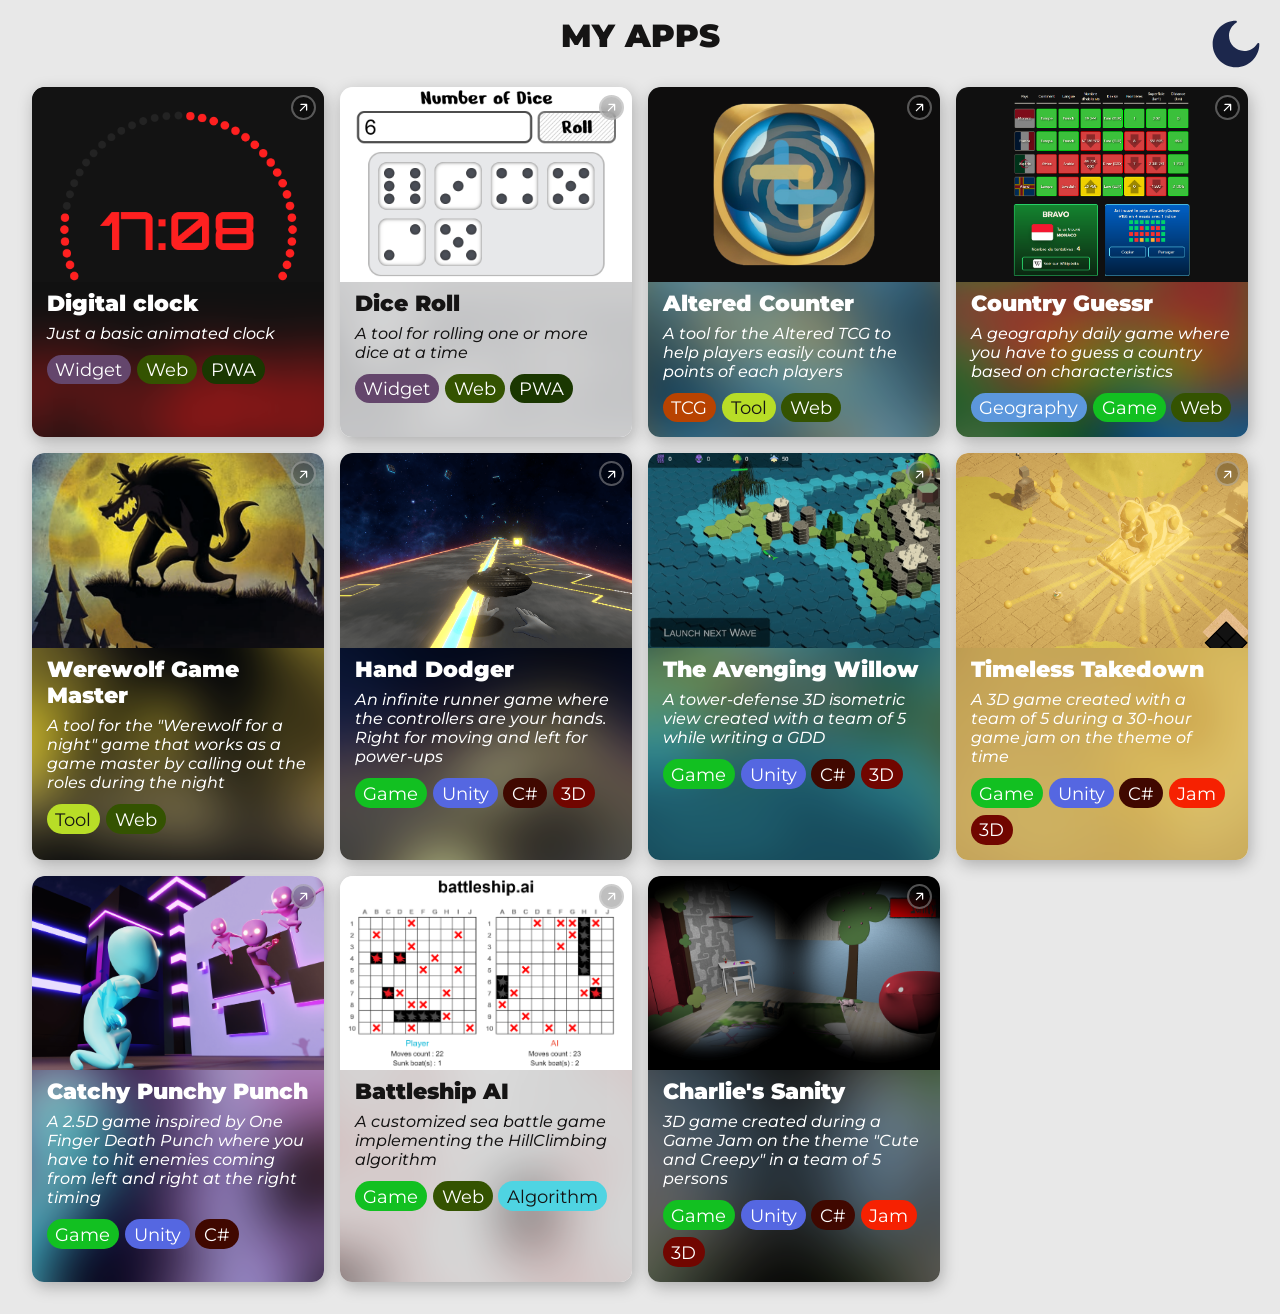
==== index.html @ 70efb2ed "Minor clock upgrade" ====
<!DOCTYPE html>
<html lang="en">
<head>
    <meta charset="UTF-8">
    <meta name="viewport" content="width=device-width, initial-scale=1.0">
    <link rel="icon" type="image/png" href="/static/img/logo-dark.png">
    <link rel="stylesheet" type="text/css" href="static/Styles.css">
    <link rel="preconnect" href="https://fonts.googleapis.com">
    <link rel="preconnect" href="https://fonts.gstatic.com" crossorigin>
    <link href="https://fonts.googleapis.com/css2?family=Montserrat:ital,wght@0,100..900;1,100..900&display=swap" rel="stylesheet">
    <title>All my apps</title>
</head>
<body class="visibilityHidden">

<div class="switchThemeContainer">
    <div id="moon" class="switchThemeButton icon transparent behind" style="--icon-url:url('img/moon.svg')" onclick="toggleDarkMode(true)"></div>
    <div id="sun" class="switchThemeButton icon transparent behind" style="--icon-url:url('img/sun.svg')" onclick="toggleDarkMode(false)"></div>
</div>

<h1>MY APPS</h1>
<div id="app" class="fullWidth flexCenter">

    <div id="selectedTags">
    </div>

    <div class="cardContainer">
        <div class="card fullSize hidden" data-target="/clock">
            <div class="thumbnailContainer">
                <img src="static/img/thumbnails/clock.png" class="cardImg" alt="Dice roll thumbnail">
            </div>
            <div class="cardContent">
                <div class="cardTitle">Digital clock</div>
                <div class="cardDescription">Just a basic animated clock</div>
                <div class="cardTagsContainer">
                    <div class="cardTag">Widget</div>
                    <div class="cardTag">Web</div>
                    <div class="cardTag">PWA</div>
                </div>
            </div>
        </div>

        <div class="card fullSize hidden" data-target="/diceroll">
            <div class="thumbnailContainer">
                <img src="static/img/thumbnails/diceroll.png" class="cardImg" alt="Dice roll thumbnail">
            </div>
            <div class="cardContent text-dark">
                <div class="cardTitle">Dice Roll</div>
                <div class="cardDescription">A tool for rolling one or more dice at a time</div>
                <div class="cardTagsContainer">
                    <div class="cardTag">Widget</div>
                    <div class="cardTag">Web</div>
                    <div class="cardTag">PWA</div>
                </div>
            </div>
        </div>

        <div class="card fullSize hidden" data-target="/altered">
            <div class="thumbnailContainer">
                <img src="static/img/thumbnails/altered.png" class="cardImg" alt="Altered thumbnail">
            </div>
            <div class="cardContent">
                <div class="cardTitle">Altered Counter</div>
                <div class="cardDescription">A tool for the Altered TCG to help players easily count the points of each players</div>
                <div class="cardTagsContainer">
                    <div class="cardTag">TCG</div>
                    <div class="cardTag">Tool</div>
                    <div class="cardTag">Web</div>
                </div>
            </div>
        </div>

        <div class="card fullSize hidden" data-target="https://countryguessr.mrdo.fr/">
            <div class="thumbnailContainer">
                <img src="static/img/thumbnails/countryGuessr.png" class="cardImg" alt="Country Guessr thumbnail">
            </div>
            <div class="cardContent">
                <div class="cardTitle">Country Guessr</div>
                <div class="cardDescription">A geography daily game where you have to guess a country based on characteristics</div>
                <div class="cardTagsContainer">
                    <div class="cardTag">Geography</div>
                    <div class="cardTag">Game</div>
                    <div class="cardTag">Web</div>
                </div>
            </div>
        </div>

        <div class="card fullSize hidden" data-target="/loupgarou">
            <div class="thumbnailContainer">
                <img src="static/img/thumbnails/loupgarou.png" class="cardImg" alt="Werewolf Game Master thumbnail">
            </div>
            <div class="cardContent">
                <div class="cardTitle">Werewolf Game Master</div>
                <div class="cardDescription">A tool for the "Werewolf for a night" game that works as a game master by calling out the roles during the night</div>
                <div class="cardTagsContainer">
                    <div class="cardTag">Tool</div>
                    <div class="cardTag">Web</div>
                </div>
            </div>
        </div>

        <div class="card fullSize hidden" data-target="https://dorian-grdn.itch.io/hand-dodger">
            <div class="thumbnailContainer">
                <img src="static/img/thumbnails/handDodger.png" class="cardImg" alt="Hand Dodger thumbnail">
            </div>
            <div class="cardContent">
                <div class="cardTitle">Hand Dodger</div>
                <div class="cardDescription">An infinite runner game where the controllers are your hands. Right for moving and left for power-ups</div>
                <div class="cardTagsContainer">
                    <div class="cardTag">Game</div>
                    <div class="cardTag">Unity</div>
                    <div class="cardTag">C#</div>
                    <div class="cardTag">3D</div>
                </div>
            </div>
        </div>

        <div class="card fullSize hidden" data-target="https://dorian-grdn.itch.io/the-avenging-willow">
            <div class="thumbnailContainer">
                <img src="static/img/thumbnails/avenging_willow.png" class="cardImg" alt="The Avenging Willow thumbnail">
            </div>
            <div class="cardContent">
                <div class="cardTitle">The Avenging Willow</div>
                <div class="cardDescription">A tower-defense 3D isometric view created with a team of 5 while writing a GDD</div>
                <div class="cardTagsContainer">
                    <div class="cardTag">Game</div>
                    <div class="cardTag">Unity</div>
                    <div class="cardTag">C#</div>
                    <div class="cardTag">3D</div>
                </div>
            </div>
        </div>

        <div class="card fullSize hidden" data-target="https://dorian-grdn.itch.io/timeless-takedown">
            <div class="thumbnailContainer">
                <img src="static/img/thumbnails/timeless_takedown.png" class="cardImg" alt="Timeless Takedown thumbnail">
            </div>
            <div class="cardContent">
                <div class="cardTitle">Timeless Takedown</div>
                <div class="cardDescription">A 3D game created with a team of 5 during a 30-hour game jam on the theme of time</div>
                <div class="cardTagsContainer">
                    <div class="cardTag">Game</div>
                    <div class="cardTag">Unity</div>
                    <div class="cardTag">C#</div>
                    <div class="cardTag">Jam</div>
                    <div class="cardTag">3D</div>
                </div>
            </div>
        </div>

        <div class="card fullSize hidden" data-target="https://dorian-grdn.itch.io/catchy-punchy-punch">
            <div class="thumbnailContainer">
                <img src="static/img/thumbnails/cpp.png" class="cardImg" alt="Catchy Punchy Punch thumbnail">
            </div>
            <div class="cardContent">
                <div class="cardTitle">Catchy Punchy Punch</div>
                <div class="cardDescription">A 2.5D game inspired by One Finger Death Punch where you have to hit enemies coming from left and right at the right timing</div>
                <div class="cardTagsContainer">
                    <div class="cardTag">Game</div>
                    <div class="cardTag">Unity</div>
                    <div class="cardTag">C#</div>
                </div>
            </div>
        </div>

        <div class="card fullSize hidden" data-target="/battleship_ai">
            <div class="thumbnailContainer">
                <img src="static/img/thumbnails/battleshipai.png" class="cardImg" alt="Battleship AI thumbnail">
            </div>
            <div class="cardContent text-dark">
                <div class="cardTitle">Battleship AI</div>
                <div class="cardDescription">A customized sea battle game implementing the HillClimbing algorithm</div>
                <div class="cardTagsContainer">
                    <div class="cardTag">Game</div>
                    <div class="cardTag">Web</div>
                    <div class="cardTag">Algorithm</div>
                </div>
            </div>
        </div>

        <div class="card fullSize hidden" data-target="https://dorian-grdn.itch.io/charlies-sanity">
            <div class="thumbnailContainer">
                <img src="static/img/thumbnails/charlie_sanity.png" class="cardImg" alt="Charlie's Sanity thumbnail">
            </div>
            <div class="cardContent">
                <div class="cardTitle">Charlie's Sanity</div>
                <div class="cardDescription">3D game created during a Game Jam on the theme "Cute and Creepy" in a team of 5 persons</div>
                <div class="cardTagsContainer">
                    <div class="cardTag">Game</div>
                    <div class="cardTag">Unity</div>
                    <div class="cardTag">C#</div>
                    <div class="cardTag">Jam</div>
                    <div class="cardTag">3D</div>
                </div>
            </div>
        </div>

    </div>
</div>

</body>

<script src="static/Script.js"></script>
</html>
---- static/Styles.css ----
:root {
    --main-bg-color: #e8e8e8;
    --main-text-color: #151414;
    --title-color:#151414;
    --card-shadow: 2px 5px 16px 0px #00000040, 5px 5px 15px 5px #00000000;
    --card-border: none;
    --card-bg-color: white;
    --card-noImg-bg-color: #0e0d0d;
    --card-img-border-radius: 0.7em 0.7em 0 0;
    --cardContentBg-brightness: 0.9;

    --white-text-color: white;
    --dark-text-color:#151414;
}

[data-theme="dark"] {
    --main-bg-color: #0e0e0e;
    --main-text-color: #e8e8e8;
    --title-color:#e8e8e8;
    --card-shadow: none;
    --card-border: 0.1em rgb(75 75 75 / 25%) solid;
   /* --card-border: none;*/
    --card-bg-color: #212121;
    --cardContentBg-brightness:0.65;

    --white-text-color: #e8e8e8;
    --dark-text-color:#151414;
}

.adaptiveColorText {
    color: var(--title-color);
}

* {
    -webkit-tap-highlight-color:transparent;
    margin: 0;
    font-family: "Montserrat", sans-serif;
}

a {
    text-decoration: none;
    color: inherit;
}

h1 {
    font-weight: 900;
    text-align: center;
    padding: 0.5em 0;
    color: var(--title-color)
}

body {
    color : var(--main-text-color);
    font-size: 16px;
    height: 100dvh;
    background-color: var(--main-bg-color);
}

.icon {
    background-image: var(--icon-url);
    height: var(--icon-size);
    width: var(--icon-size);
    aspect-ratio: 1;
    background-size: contain;
    background-position: center;
    background-repeat: no-repeat;
}

.linkArrow {
    z-index: 999;
    position: absolute;
    top: 0.5em;
    right: 0.5em;
    background-image: url("img/link_arrow.svg");
    padding: 0.15em;
    background-size: 70%;
    background-position: center;
    background-repeat: no-repeat;
    height: 1em;
    width: 1em;
    border-radius: 50%;
    background-color: rgba(0, 0, 0, 0.25);
    border: rgba(232, 232, 232, 0.35) 0.15em solid;
    backdrop-filter: blur(5px);
}

.fullWidth {
    width: 100%;
}

.fullHeight {
    height: 100%;
}

.fullSize {
    width: 100%;
    height: 100%;
}

.flexCenter {
    display: flex;
    justify-content: center;
    align-items: center;
}

.flexSpaceAround {
    display: flex;
    justify-content: space-around;
    align-items: center;
}

.flexSpaceBetween {
    display: flex;
    justify-content: space-between;
    align-items: center;
}

.flexSpaceEvenly {
    display: flex;
    justify-content: space-evenly;
    align-items: center;
}

.column {
    flex-direction: column;
}

.transparent {
    opacity: 0;
}

.transparent.behind {
    opacity: 0;
    z-index: -1;
}

.opaque {
    opacity: 1;
}

.opaque.front {
    opacity: 1;
    z-index: 1;
}

#app {
    flex-direction: column;
    row-gap: 1em;
}

#selectedTags {
    width: 95%;
    display: inline-block;
}

.cardContainer {
    width: 95%;
    display: grid;
    grid-template-columns: repeat(5, 1fr);
    grid-auto-rows: min-content;
    gap: 1em;
    margin-bottom: 2em;
}

.card {
    overflow: hidden;
    color: var(--main-text-color);
    position: relative;
    display: flex;
    flex-direction: column;
    align-items: center;
    row-gap: 0.5em;
    transition: scale 0.15s ease-in-out;
    cursor: pointer;
    background-color: var(--card-bg-color);
    border: var(--card-border);
    border-radius: 0.8em 0.8em 0.75em 0.75em;
    box-shadow: var(--card-shadow);
    -webkit-box-shadow: var(--card-shadow);
}

.thumbnailContainer {
    overflow: hidden;
    z-index: 1;
    width: 100%;
    border-radius: var(--card-img-border-radius);
    aspect-ratio: 3/2;
    height: auto;
}

.card:hover .cardImg{
    scale: 1.2;
}

.cardImg {
    width: 100%;
    transition: scale 0.3s ease-out, transform 0.45s, filter 0.1s;
}

.replaceImg {
    background-color: var(--card-noImg-bg-color);
    color: var(--white-text-color);
    border-radius: var(--card-img-border-radius);
    aspect-ratio: 3/2;
}

.replaceImgText {
    text-align: center;
    font-size: 5em;
}

.cardContent {
    z-index: 2;
    width: 90%;
    display: flex;
    flex-direction: column;
    row-gap: 0.5em;
    margin-bottom: 0.5em;
    color: var(--white-text-color)
}

.cardTitle {
    font-size: 1.35em;
    font-weight: 900;
}

.cardDescription {
    font-style: italic;
    font-weight: 450;
}

.cardTagsContainer {
    margin-top: 0.25em;
}

.cardTag {
    font-size: 1.1em;
    display: inline-block;
    margin: 0 0.1em 0.4em 0;
    padding: 0.25em 0.5em;
    background-color: var(--dark-text-color);
    color:var(--white-text-color);
    border-radius: 1.5em;
    transition: box-shadow 0.1s ease-in-out, background-color 0.1s ease-in-out;
}

.cardTagSelected {
    font-size: 1.5em;
    position: relative;
    cursor: pointer;
    display: inline-block;
    margin: 0 0.5em 0.4em 0;
    padding: 0.25em 0.5em;
    border-radius: 1.5em;
}

.deleteTag {
    font-size: 0.8em;
    position: absolute;
    padding: 0.25em;
    background-color: var(--title-color);
    top: -1em;
    right: -1em;
    border-radius: 50%;
}

.switchThemeButton {
    position: absolute;
    width: 100%;
    height: 100%;
    cursor: pointer;
    transition: opacity 0.25s ease-in-out;
}

.switchThemeContainer {
    position: absolute;
    width: 3.5em;
    height: 3.5em;
    top: 1em;
    right: 1em;
}

.visibilityHidden {
    visibility: hidden;
}

.visibilityVisible {
    visibility: visible;
}

.hidden {
    display: none;
}

.visible {
    display: flex;
}

.cardContentBg {
    position: absolute;
    width: 100%;
    top: 50%;
    scale: 2.5;
    z-index: 0;
    filter: blur(12px) brightness(var(--cardContentBg-brightness));
}

.text-dark {
    color:var(--dark-text-color);
}

@media screen and (max-width: 480px) {
    .cardContainer {
        font-size: 0.85em;
        grid-template-columns: repeat(2, 1fr);
        gap: 0.75em;
    }
    .switchThemeContainer {
        width: 2.5em;
        height: 2.5em;
        top: 0.75em;
        right: 0.75em;
    }
    .cardTitle {
        font-size: 1.2em;
    }
    .replaceImgText {
        font-size: 3em;
    }
    .cardTagSelected {
        font-size: 1.25em;
    }
    .cardTag {
        font-size: 1.15em;
    }
}

@media screen and (min-width: 481px) and (max-width: 767px) {
    .cardContainer {
        font-size: 0.9em;
        grid-template-columns: repeat(2, 1fr);
        gap: 0.85em;
    }
    .switchThemeContainer {
        width: 2.5em;
        height: 2.5em;
        top: 0.75em;
        right: 0.75em;
    }
    .replaceImgText {
        font-size: 3.5em;
    }
    .cardTag {
        font-size: 1.2em;
    }
}

@media screen and (min-width: 768px) and (max-width: 1024px) {
    .cardContainer {
        grid-template-columns: repeat(3, 1fr);
        gap: 0.85em;
    }
    .switchThemeContainer {
        width: 3.25em;
        height: 3.25em;
        top: 0.5em;
        right: 0.5em;
    }
    .replaceImgText {
        font-size: 4em;
    }
    .cardTag {
        font-size: 1.1em;
    }
}

@media screen and (min-width: 1025px) and (max-width: 1199px) {
    .cardContainer {
        grid-template-columns: repeat(3, 1fr);
    }
    .switchThemeContainer {
        width: 3.25em;
        height: 3.25em;
        top: 0.5em;
        right: 0.5em;
    }
    .cardTag {
        font-size: 1.1em;
    }
}

@media screen and (min-width: 1200px) and (max-width: 1440px) {
    .cardContainer {
        grid-template-columns: repeat(4, 1fr);
    }
    .cardTag {
        font-size: 1.1em;
    }
}

@media screen and (min-width: 1441px) and (max-width: 1750px) {
    .cardContainer {
        grid-template-columns: repeat(5, 1fr);
    }
    .cardTag {
        font-size: 1.1em;
    }
}

@media screen and (min-width: 1751px) and (max-width: 2000px) {
    .cardContainer {
        grid-template-columns: repeat(6, 1fr);
    }
    .cardTag {
        font-size: 1.1em;
    }
}

@media screen and (min-width: 2001px) and (max-width: 2400px) {
    .cardContainer {
        grid-template-columns: repeat(7, 1fr);
    }
    .cardTag {
        font-size: 1.1em;
    }
}

@media screen and (min-width: 2401px) {
    .cardContainer {
        grid-template-columns: repeat(8, 1fr);
    }
    .cardTag {
        font-size: 1.1em;
    }
}
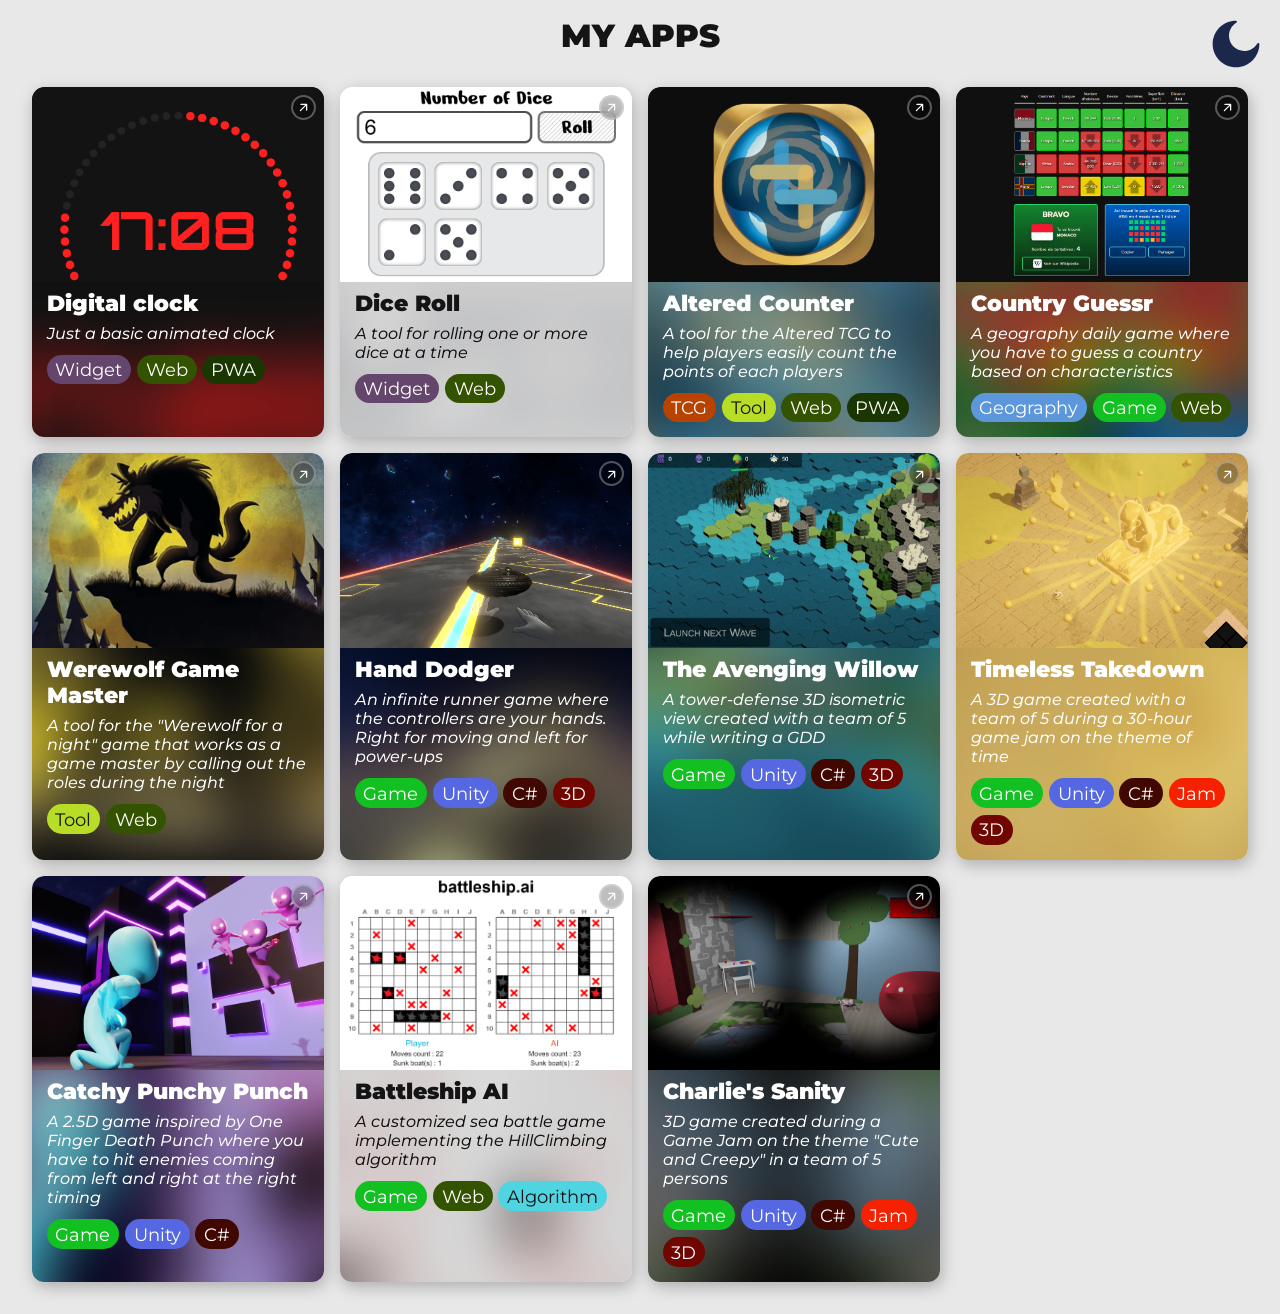
==== commit 432fe213: "Clock handle milliseconds" ====
--- a/index.html
+++ b/index.html
@@ -49,7 +49,6 @@
                 <div class="cardTagsContainer">
                     <div class="cardTag">Widget</div>
                     <div class="cardTag">Web</div>
-                    <div class="cardTag">PWA</div>
                 </div>
             </div>
         </div>
@@ -65,6 +64,7 @@
                     <div class="cardTag">TCG</div>
                     <div class="cardTag">Tool</div>
                     <div class="cardTag">Web</div>
+                    <div class="cardTag">PWA</div>
                 </div>
             </div>
         </div>
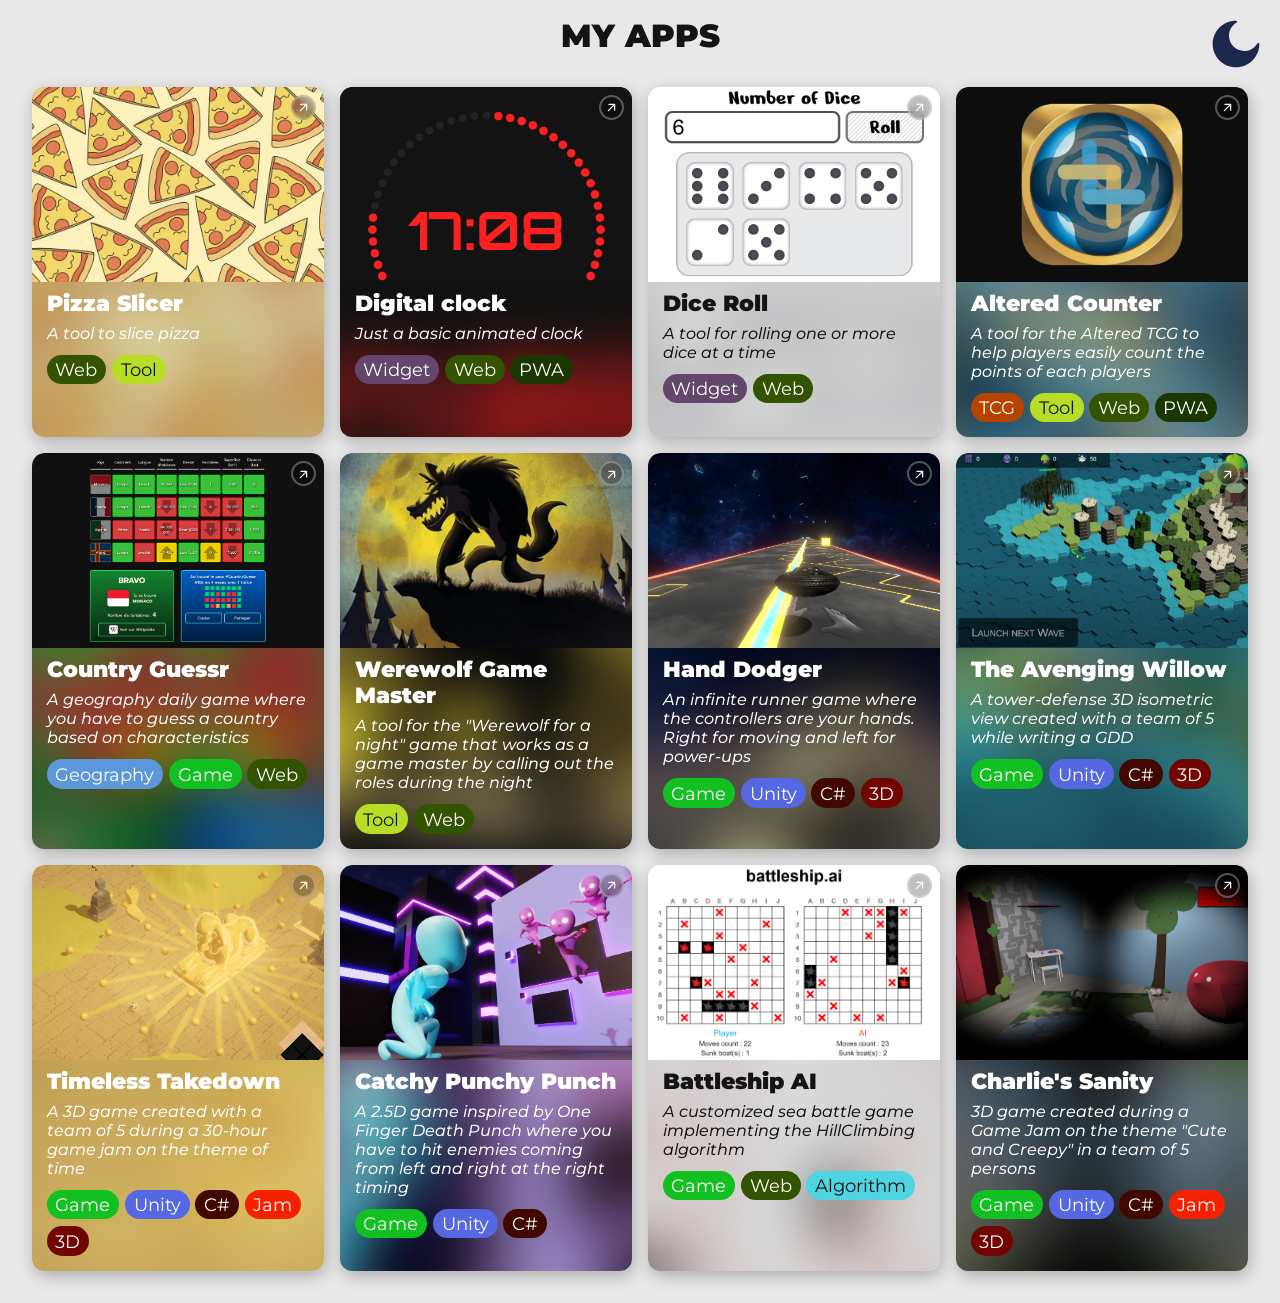
==== commit 4e1ec51f: "Add of pizza slicer tool" ====
--- a/index.html
+++ b/index.html
@@ -24,9 +24,23 @@
     </div>
 
     <div class="cardContainer">
+        <div class="card fullSize hidden" data-target="/pizza-slicer">
+            <div class="thumbnailContainer">
+                <img src="static/img/thumbnails/pizza-slicer.jpg" class="cardImg" alt="Digiclock thumbnail">
+            </div>
+            <div class="cardContent">
+                <div class="cardTitle">Pizza Slicer</div>
+                <div class="cardDescription">A tool to slice pizza</div>
+                <div class="cardTagsContainer">
+                    <div class="cardTag">Web</div>
+                    <div class="cardTag">Tool</div>
+                </div>
+            </div>
+        </div>
+
         <div class="card fullSize hidden" data-target="/clock">
             <div class="thumbnailContainer">
-                <img src="static/img/thumbnails/clock.png" class="cardImg" alt="Dice roll thumbnail">
+                <img src="static/img/thumbnails/clock.png" class="cardImg" alt="Digiclock thumbnail">
             </div>
             <div class="cardContent">
                 <div class="cardTitle">Digital clock</div>
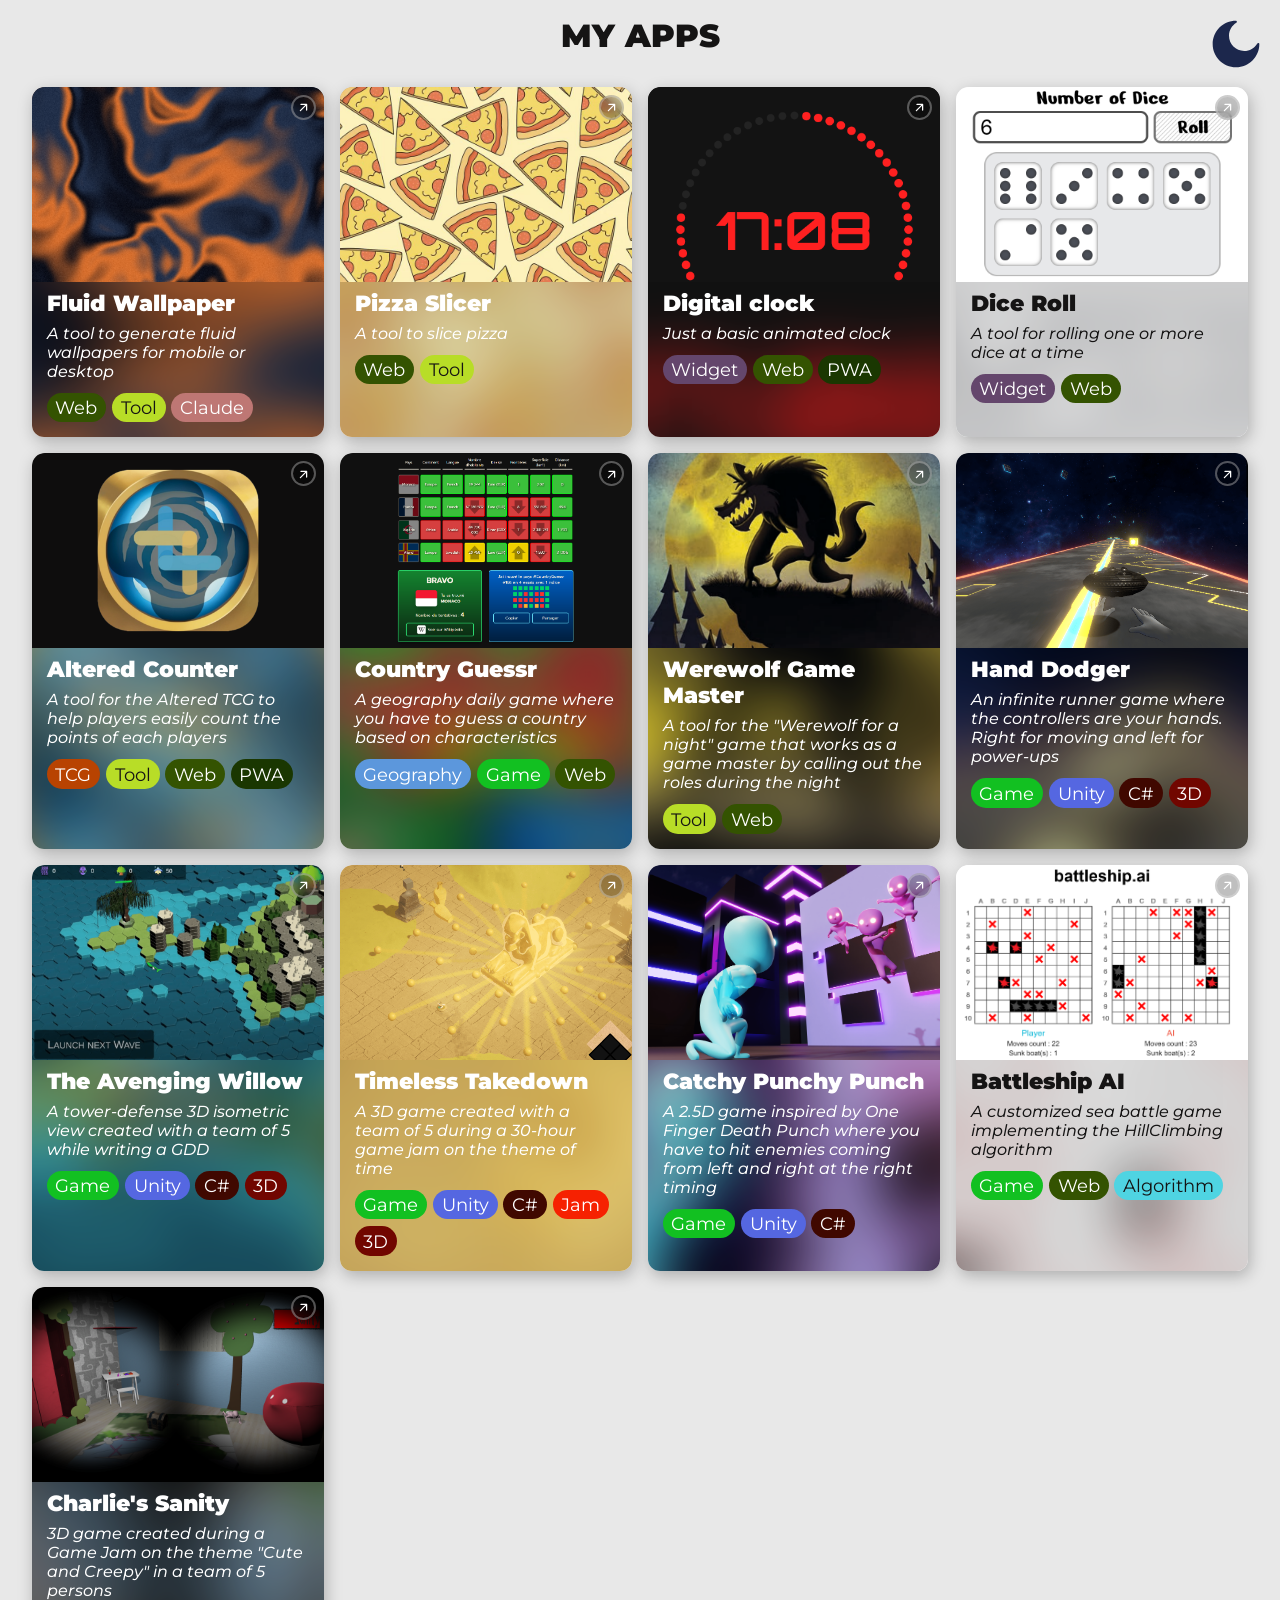
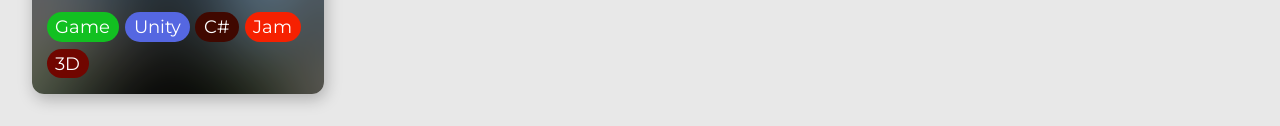
==== commit cae92d6a: "add of fluid wallpaper" ====
--- a/index.html
+++ b/index.html
@@ -24,6 +24,21 @@
     </div>
 
     <div class="cardContainer">
+        <div class="card fullSize hidden" data-target="/fluid-wallpaper">
+            <div class="thumbnailContainer">
+                <img src="static/img/thumbnails/fluid-wallpaper.png" class="cardImg" alt="Fluid Wallpaper thumbnail">
+            </div>
+            <div class="cardContent">
+                <div class="cardTitle">Fluid Wallpaper</div>
+                <div class="cardDescription">A tool to generate fluid wallpapers for mobile or desktop</div>
+                <div class="cardTagsContainer">
+                    <div class="cardTag">Web</div>
+                    <div class="cardTag">Tool</div>
+                    <div class="cardTag">Claude</div>
+                </div>
+            </div>
+        </div>
+
         <div class="card fullSize hidden" data-target="/pizza-slicer">
             <div class="thumbnailContainer">
                 <img src="static/img/thumbnails/pizza-slicer.jpg" class="cardImg" alt="Digiclock thumbnail">
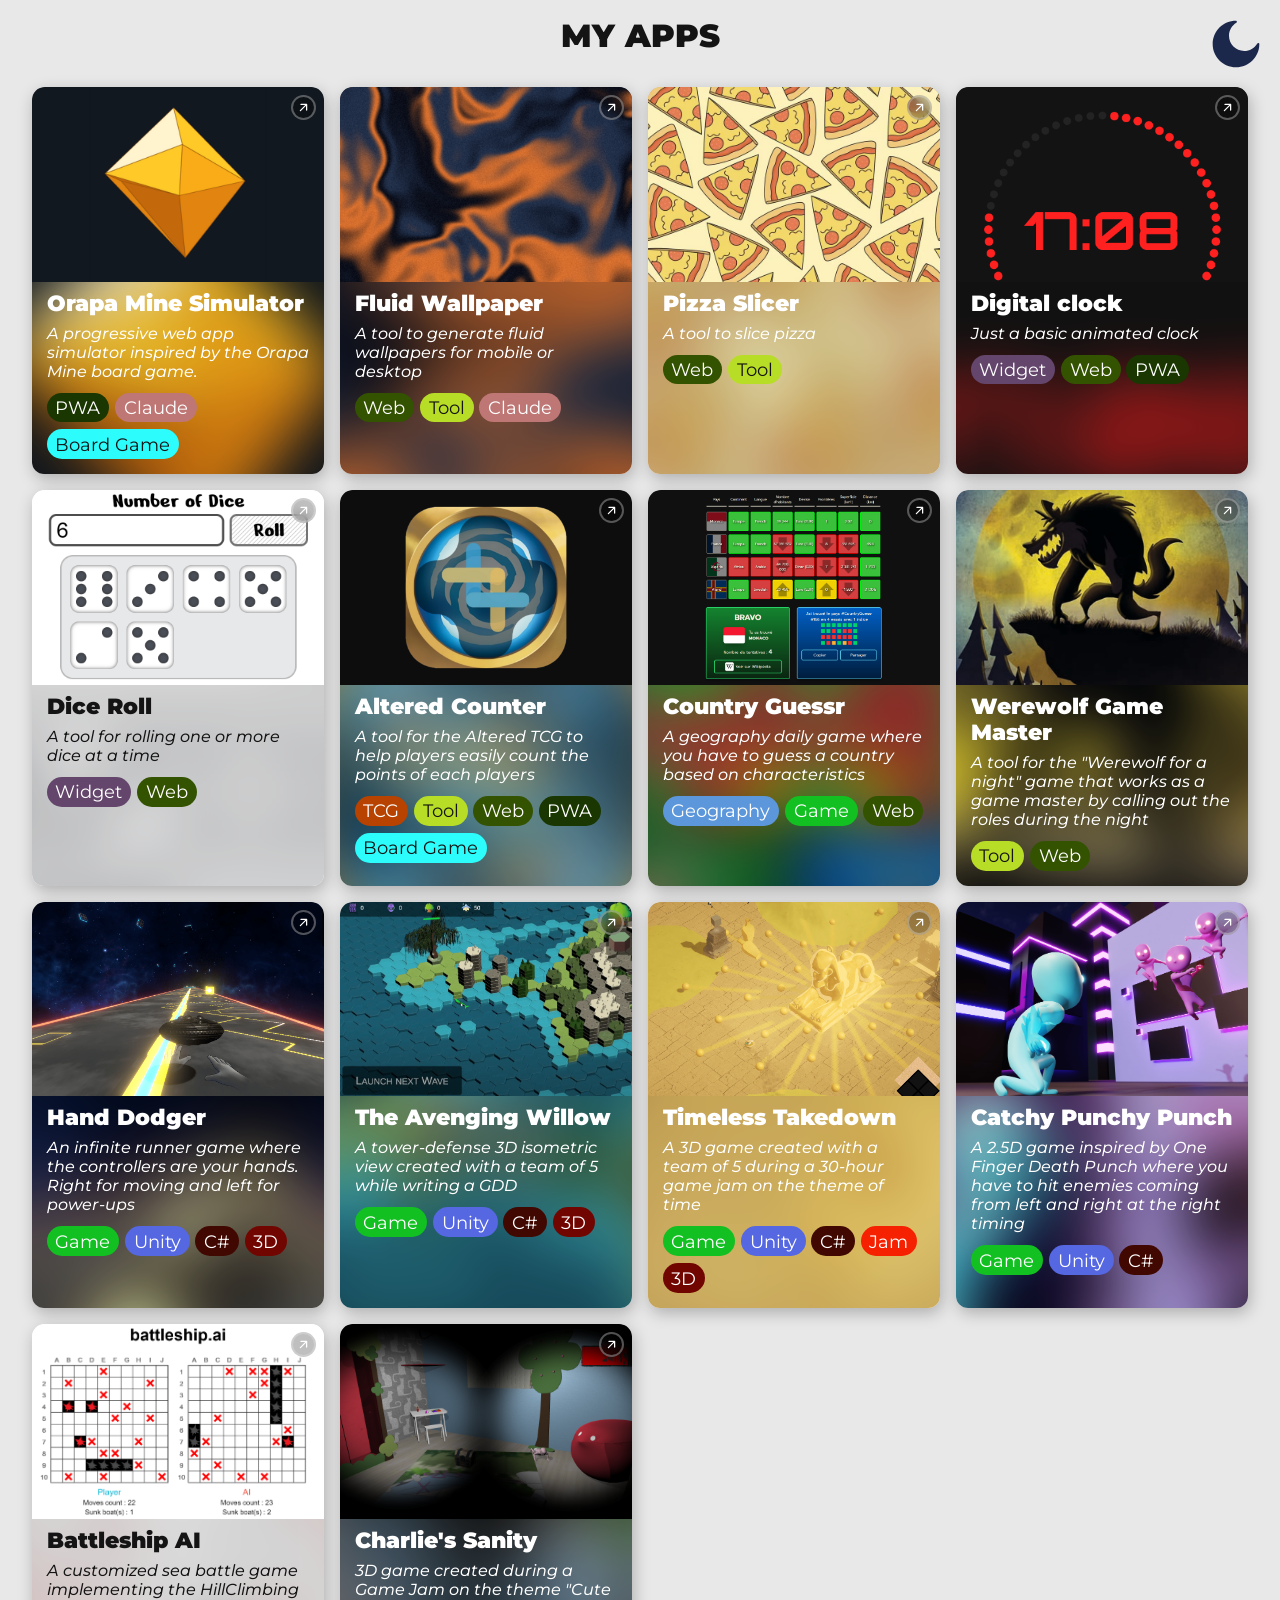
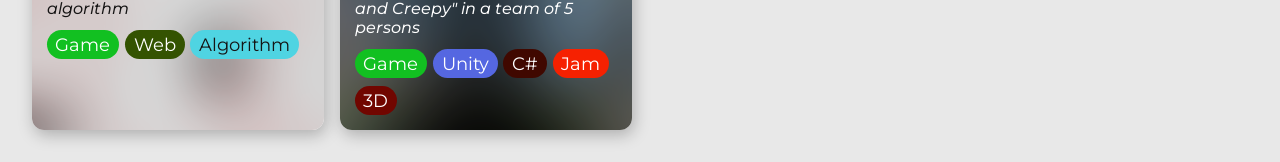
==== commit c42802b6: "Add f orapa mine simulator pwa" ====
--- a/index.html
+++ b/index.html
@@ -24,6 +24,21 @@
     </div>
 
     <div class="cardContainer">
+        <div class="card fullSize hidden" data-target="/Orapa-Mine-Simulator">
+            <div class="thumbnailContainer">
+                <img src="static/img/thumbnails/orapa.png" class="cardImg" alt="Orapa Mine thumbnail">
+            </div>
+            <div class="cardContent">
+                <div class="cardTitle">Orapa Mine Simulator</div>
+                <div class="cardDescription">A progressive web app simulator inspired by the Orapa Mine board game.</div>
+                <div class="cardTagsContainer">
+                    <div class="cardTag">PWA</div>
+                    <div class="cardTag">Claude</div>
+                    <div class="cardTag">Board Game</div>
+                </div>
+            </div>
+        </div>
+
         <div class="card fullSize hidden" data-target="/fluid-wallpaper">
             <div class="thumbnailContainer">
                 <img src="static/img/thumbnails/fluid-wallpaper.png" class="cardImg" alt="Fluid Wallpaper thumbnail">
@@ -94,6 +109,7 @@
                     <div class="cardTag">Tool</div>
                     <div class="cardTag">Web</div>
                     <div class="cardTag">PWA</div>
+                    <div class="cardTag">Board Game</div>
                 </div>
             </div>
         </div>
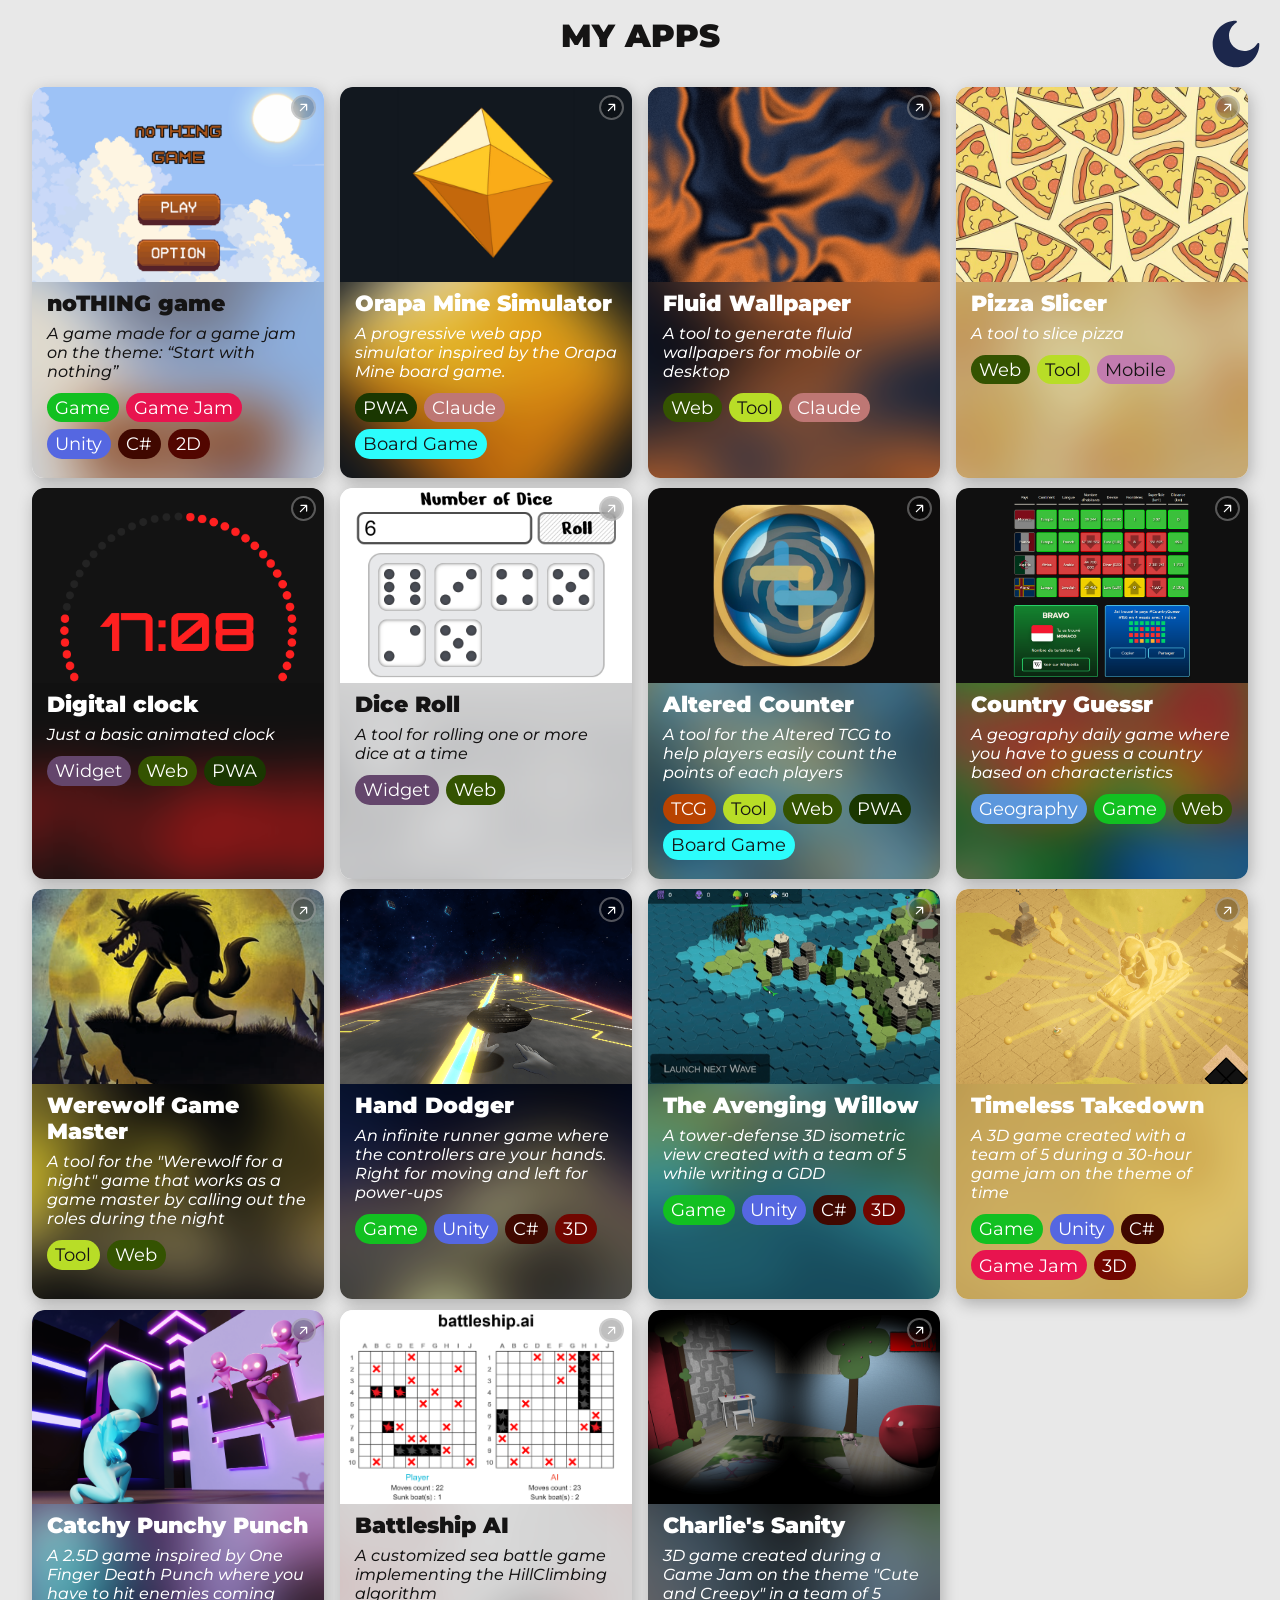
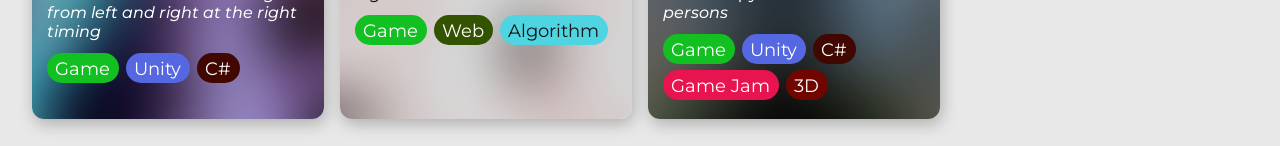
==== commit eb4ffb6c: "add admin page" ====
--- a/index.html
+++ b/index.html
@@ -23,222 +23,8 @@
     <div id="selectedTags">
     </div>
 
-    <div class="cardContainer">
-        <div class="card fullSize hidden" data-target="/Orapa-Mine-Simulator">
-            <div class="thumbnailContainer">
-                <img src="static/img/thumbnails/orapa.png" class="cardImg" alt="Orapa Mine thumbnail">
-            </div>
-            <div class="cardContent">
-                <div class="cardTitle">Orapa Mine Simulator</div>
-                <div class="cardDescription">A progressive web app simulator inspired by the Orapa Mine board game.</div>
-                <div class="cardTagsContainer">
-                    <div class="cardTag">PWA</div>
-                    <div class="cardTag">Claude</div>
-                    <div class="cardTag">Board Game</div>
-                </div>
-            </div>
-        </div>
-
-        <div class="card fullSize hidden" data-target="/fluid-wallpaper">
-            <div class="thumbnailContainer">
-                <img src="static/img/thumbnails/fluid-wallpaper.png" class="cardImg" alt="Fluid Wallpaper thumbnail">
-            </div>
-            <div class="cardContent">
-                <div class="cardTitle">Fluid Wallpaper</div>
-                <div class="cardDescription">A tool to generate fluid wallpapers for mobile or desktop</div>
-                <div class="cardTagsContainer">
-                    <div class="cardTag">Web</div>
-                    <div class="cardTag">Tool</div>
-                    <div class="cardTag">Claude</div>
-                </div>
-            </div>
-        </div>
-
-        <div class="card fullSize hidden" data-target="/pizza-slicer">
-            <div class="thumbnailContainer">
-                <img src="static/img/thumbnails/pizza-slicer.jpg" class="cardImg" alt="Digiclock thumbnail">
-            </div>
-            <div class="cardContent">
-                <div class="cardTitle">Pizza Slicer</div>
-                <div class="cardDescription">A tool to slice pizza</div>
-                <div class="cardTagsContainer">
-                    <div class="cardTag">Web</div>
-                    <div class="cardTag">Tool</div>
-                </div>
-            </div>
-        </div>
-
-        <div class="card fullSize hidden" data-target="/clock">
-            <div class="thumbnailContainer">
-                <img src="static/img/thumbnails/clock.png" class="cardImg" alt="Digiclock thumbnail">
-            </div>
-            <div class="cardContent">
-                <div class="cardTitle">Digital clock</div>
-                <div class="cardDescription">Just a basic animated clock</div>
-                <div class="cardTagsContainer">
-                    <div class="cardTag">Widget</div>
-                    <div class="cardTag">Web</div>
-                    <div class="cardTag">PWA</div>
-                </div>
-            </div>
-        </div>
-
-        <div class="card fullSize hidden" data-target="/diceroll">
-            <div class="thumbnailContainer">
-                <img src="static/img/thumbnails/diceroll.png" class="cardImg" alt="Dice roll thumbnail">
-            </div>
-            <div class="cardContent text-dark">
-                <div class="cardTitle">Dice Roll</div>
-                <div class="cardDescription">A tool for rolling one or more dice at a time</div>
-                <div class="cardTagsContainer">
-                    <div class="cardTag">Widget</div>
-                    <div class="cardTag">Web</div>
-                </div>
-            </div>
-        </div>
-
-        <div class="card fullSize hidden" data-target="/altered">
-            <div class="thumbnailContainer">
-                <img src="static/img/thumbnails/altered.png" class="cardImg" alt="Altered thumbnail">
-            </div>
-            <div class="cardContent">
-                <div class="cardTitle">Altered Counter</div>
-                <div class="cardDescription">A tool for the Altered TCG to help players easily count the points of each players</div>
-                <div class="cardTagsContainer">
-                    <div class="cardTag">TCG</div>
-                    <div class="cardTag">Tool</div>
-                    <div class="cardTag">Web</div>
-                    <div class="cardTag">PWA</div>
-                    <div class="cardTag">Board Game</div>
-                </div>
-            </div>
-        </div>
-
-        <div class="card fullSize hidden" data-target="https://countryguessr.mrdo.fr/">
-            <div class="thumbnailContainer">
-                <img src="static/img/thumbnails/countryGuessr.png" class="cardImg" alt="Country Guessr thumbnail">
-            </div>
-            <div class="cardContent">
-                <div class="cardTitle">Country Guessr</div>
-                <div class="cardDescription">A geography daily game where you have to guess a country based on characteristics</div>
-                <div class="cardTagsContainer">
-                    <div class="cardTag">Geography</div>
-                    <div class="cardTag">Game</div>
-                    <div class="cardTag">Web</div>
-                </div>
-            </div>
-        </div>
-
-        <div class="card fullSize hidden" data-target="/loupgarou">
-            <div class="thumbnailContainer">
-                <img src="static/img/thumbnails/loupgarou.png" class="cardImg" alt="Werewolf Game Master thumbnail">
-            </div>
-            <div class="cardContent">
-                <div class="cardTitle">Werewolf Game Master</div>
-                <div class="cardDescription">A tool for the "Werewolf for a night" game that works as a game master by calling out the roles during the night</div>
-                <div class="cardTagsContainer">
-                    <div class="cardTag">Tool</div>
-                    <div class="cardTag">Web</div>
-                </div>
-            </div>
-        </div>
-
-        <div class="card fullSize hidden" data-target="https://dorian-grdn.itch.io/hand-dodger">
-            <div class="thumbnailContainer">
-                <img src="static/img/thumbnails/handDodger.png" class="cardImg" alt="Hand Dodger thumbnail">
-            </div>
-            <div class="cardContent">
-                <div class="cardTitle">Hand Dodger</div>
-                <div class="cardDescription">An infinite runner game where the controllers are your hands. Right for moving and left for power-ups</div>
-                <div class="cardTagsContainer">
-                    <div class="cardTag">Game</div>
-                    <div class="cardTag">Unity</div>
-                    <div class="cardTag">C#</div>
-                    <div class="cardTag">3D</div>
-                </div>
-            </div>
-        </div>
-
-        <div class="card fullSize hidden" data-target="https://dorian-grdn.itch.io/the-avenging-willow">
-            <div class="thumbnailContainer">
-                <img src="static/img/thumbnails/avenging_willow.png" class="cardImg" alt="The Avenging Willow thumbnail">
-            </div>
-            <div class="cardContent">
-                <div class="cardTitle">The Avenging Willow</div>
-                <div class="cardDescription">A tower-defense 3D isometric view created with a team of 5 while writing a GDD</div>
-                <div class="cardTagsContainer">
-                    <div class="cardTag">Game</div>
-                    <div class="cardTag">Unity</div>
-                    <div class="cardTag">C#</div>
-                    <div class="cardTag">3D</div>
-                </div>
-            </div>
-        </div>
-
-        <div class="card fullSize hidden" data-target="https://dorian-grdn.itch.io/timeless-takedown">
-            <div class="thumbnailContainer">
-                <img src="static/img/thumbnails/timeless_takedown.png" class="cardImg" alt="Timeless Takedown thumbnail">
-            </div>
-            <div class="cardContent">
-                <div class="cardTitle">Timeless Takedown</div>
-                <div class="cardDescription">A 3D game created with a team of 5 during a 30-hour game jam on the theme of time</div>
-                <div class="cardTagsContainer">
-                    <div class="cardTag">Game</div>
-                    <div class="cardTag">Unity</div>
-                    <div class="cardTag">C#</div>
-                    <div class="cardTag">Jam</div>
-                    <div class="cardTag">3D</div>
-                </div>
-            </div>
-        </div>
-
-        <div class="card fullSize hidden" data-target="https://dorian-grdn.itch.io/catchy-punchy-punch">
-            <div class="thumbnailContainer">
-                <img src="static/img/thumbnails/cpp.png" class="cardImg" alt="Catchy Punchy Punch thumbnail">
-            </div>
-            <div class="cardContent">
-                <div class="cardTitle">Catchy Punchy Punch</div>
-                <div class="cardDescription">A 2.5D game inspired by One Finger Death Punch where you have to hit enemies coming from left and right at the right timing</div>
-                <div class="cardTagsContainer">
-                    <div class="cardTag">Game</div>
-                    <div class="cardTag">Unity</div>
-                    <div class="cardTag">C#</div>
-                </div>
-            </div>
-        </div>
-
-        <div class="card fullSize hidden" data-target="/battleship_ai">
-            <div class="thumbnailContainer">
-                <img src="static/img/thumbnails/battleshipai.png" class="cardImg" alt="Battleship AI thumbnail">
-            </div>
-            <div class="cardContent text-dark">
-                <div class="cardTitle">Battleship AI</div>
-                <div class="cardDescription">A customized sea battle game implementing the HillClimbing algorithm</div>
-                <div class="cardTagsContainer">
-                    <div class="cardTag">Game</div>
-                    <div class="cardTag">Web</div>
-                    <div class="cardTag">Algorithm</div>
-                </div>
-            </div>
-        </div>
-
-        <div class="card fullSize hidden" data-target="https://dorian-grdn.itch.io/charlies-sanity">
-            <div class="thumbnailContainer">
-                <img src="static/img/thumbnails/charlie_sanity.png" class="cardImg" alt="Charlie's Sanity thumbnail">
-            </div>
-            <div class="cardContent">
-                <div class="cardTitle">Charlie's Sanity</div>
-                <div class="cardDescription">3D game created during a Game Jam on the theme "Cute and Creepy" in a team of 5 persons</div>
-                <div class="cardTagsContainer">
-                    <div class="cardTag">Game</div>
-                    <div class="cardTag">Unity</div>
-                    <div class="cardTag">C#</div>
-                    <div class="cardTag">Jam</div>
-                    <div class="cardTag">3D</div>
-                </div>
-            </div>
-        </div>
-
+    <!-- Les cartes sont générées par Script.js à partir de static/data/projects.json -->
+    <div class="cardContainer" id="cardContainer">
     </div>
 </div>
 
--- a/static/Styles.css
+++ b/static/Styles.css
@@ -177,6 +177,7 @@
     border-radius: 0.8em 0.8em 0.75em 0.75em;
     box-shadow: var(--card-shadow);
     -webkit-box-shadow: var(--card-shadow);
+    padding-bottom: 0.35em;
 }
 
 .thumbnailContainer {
@@ -231,12 +232,15 @@
 
 .cardTagsContainer {
     margin-top: 0.25em;
+    display: flex;
+    flex-wrap: wrap;
+    row-gap: 0.4em;
+    column-gap: 0.4em;
 }
 
 .cardTag {
     font-size: 1.1em;
     display: inline-block;
-    margin: 0 0.1em 0.4em 0;
     padding: 0.25em 0.5em;
     background-color: var(--dark-text-color);
     color:var(--white-text-color);
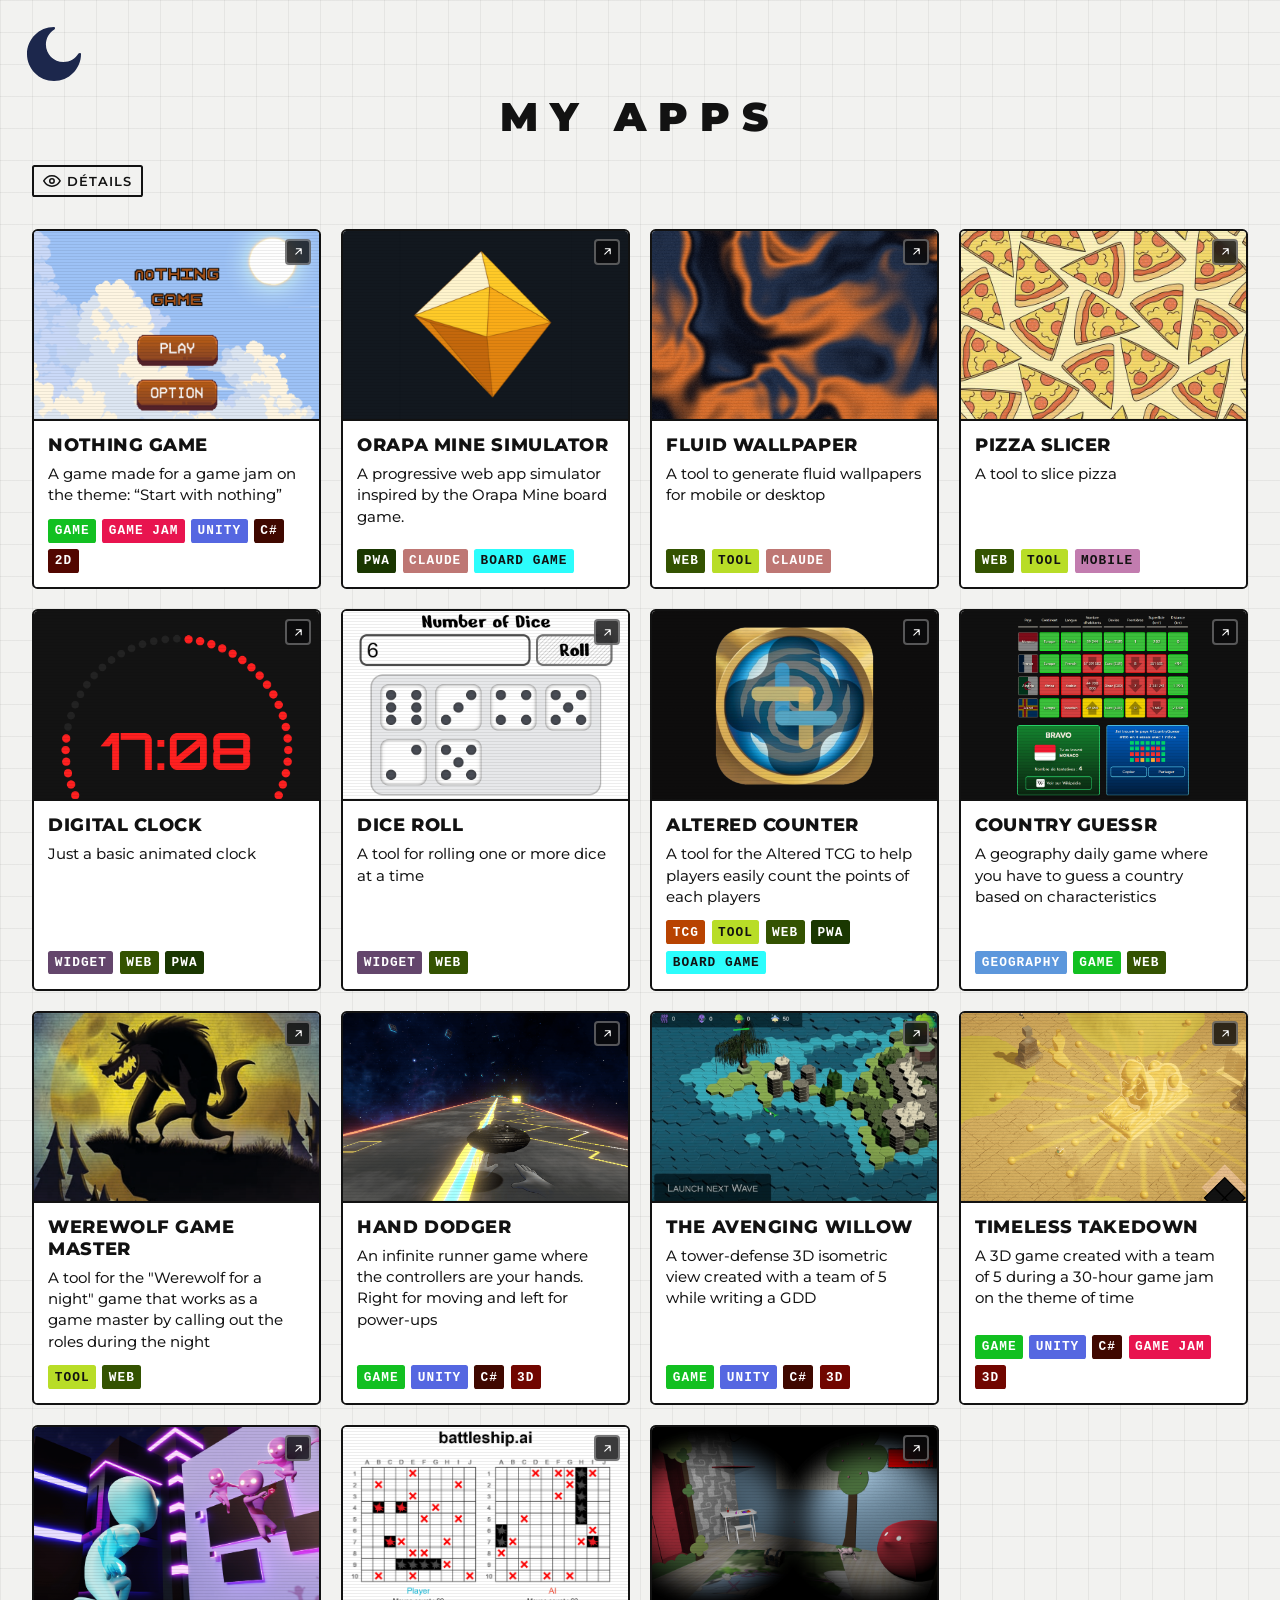
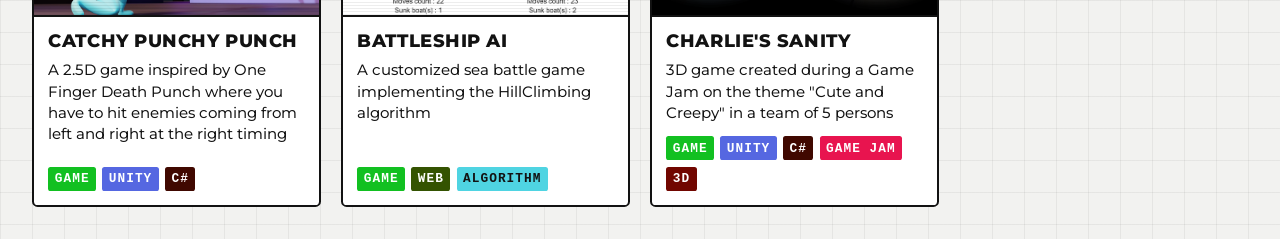
==== commit 2011dffa: "Add details hide button" ====
--- a/index.html
+++ b/index.html
@@ -20,6 +20,18 @@
 <h1>MY APPS</h1>
 <div id="app" class="fullWidth flexCenter">
 
+    <div class="cardsToolbar">
+        <button id="toggleDetails" class="detailsToggle" type="button" aria-pressed="false"
+                title="Masquer les descriptions et les tags" aria-label="Masquer les descriptions et les tags">
+            <svg viewBox="0 0 24 24" fill="none" stroke="currentColor" stroke-width="2" stroke-linecap="round" stroke-linejoin="round" aria-hidden="true">
+                <path d="M1 12s4-7 11-7 11 7 11 7-4 7-11 7S1 12 1 12z"/>
+                <circle cx="12" cy="12" r="3"/>
+                <line class="slash" x1="3" y1="21" x2="21" y2="3"/>
+            </svg>
+            <span class="detailsToggleLabel">Détails</span>
+        </button>
+    </div>
+
     <div id="selectedTags">
     </div>
 
--- a/static/Styles.css
+++ b/static/Styles.css
@@ -1,30 +1,42 @@
+/* ==========================================================
+   THEME : cartes blanches, contour noir, accents "tech"
+   ========================================================== */
 :root {
-    --main-bg-color: #e8e8e8;
-    --main-text-color: #151414;
-    --title-color:#151414;
-    --card-shadow: 2px 5px 16px 0px #00000040, 5px 5px 15px 5px #00000000;
-    --card-border: none;
-    --card-bg-color: white;
-    --card-noImg-bg-color: #0e0d0d;
-    --card-img-border-radius: 0.7em 0.7em 0 0;
-    --cardContentBg-brightness: 0.9;
-
-    --white-text-color: white;
-    --dark-text-color:#151414;
+    --main-bg-color: #f2f2f0;
+    --main-text-color: #121212;
+    --title-color: #121212;
+    --muted-text-color: #55585f;
+
+    --card-bg-color: #ffffff;
+    --card-noImg-bg-color: #121212;
+    --outline: #121212;
+    --accent: #0050ff;
+    --grid-line: rgba(18, 18, 18, 0.06);
+
+    --white-text-color: #ffffff;
+    --dark-text-color: #121212;
+
+    --mono: ui-monospace, "Cascadia Mono", "SFMono-Regular", Consolas, "Courier New", monospace;
 }
 
 [data-theme="dark"] {
-    --main-bg-color: #0e0e0e;
+    --main-bg-color: #09090b;
     --main-text-color: #e8e8e8;
-    --title-color:#e8e8e8;
-    --card-shadow: none;
-    --card-border: 0.1em rgb(75 75 75 / 25%) solid;
-   /* --card-border: none;*/
-    --card-bg-color: #212121;
-    --cardContentBg-brightness:0.65;
+    --title-color: #f2f2f2;
+    --muted-text-color: #9aa0aa;
+
+    --card-bg-color: #111216;
+    --card-noImg-bg-color: #1b1c22;
+    --outline: #c9ced6;
+    --accent: #00e5ff;
+    --grid-line: rgba(255, 255, 255, 0.05);
 
     --white-text-color: #e8e8e8;
-    --dark-text-color:#151414;
+    --dark-text-color: #121212;
+}
+
+*, *::before, *::after {
+    box-sizing: border-box;
 }
 
 .adaptiveColorText {
@@ -32,7 +44,7 @@
 }
 
 * {
-    -webkit-tap-highlight-color:transparent;
+    -webkit-tap-highlight-color: transparent;
     margin: 0;
     font-family: "Montserrat", sans-serif;
 }
@@ -44,18 +56,32 @@
 
 h1 {
     font-weight: 900;
+    font-size: 2.5em;
+    letter-spacing: 0.3em;
     text-align: center;
-    padding: 0.5em 0;
-    color: var(--title-color)
+    padding-bottom: 0.6em;
+    color: var(--title-color);
+}
+
+h1::before,
+h1::after {
+    color: var(--accent);
+    font-family: var(--mono);
+    font-weight: 400;
 }
 
 body {
-    color : var(--main-text-color);
+    color: var(--main-text-color);
     font-size: 16px;
-    height: 100dvh;
+    min-height: 100dvh;
     background-color: var(--main-bg-color);
-}
-
+    background-image:
+            linear-gradient(var(--grid-line) 1px, transparent 1px),
+            linear-gradient(90deg, var(--grid-line) 1px, transparent 1px);
+    background-size: 32px 32px;
+}
+
+/* ---------- Utilitaires ---------- */
 .icon {
     background-image: var(--icon-url);
     height: var(--icon-size);
@@ -66,83 +92,87 @@
     background-repeat: no-repeat;
 }
 
-.linkArrow {
-    z-index: 999;
+.fullWidth { width: 100%; }
+.fullHeight { height: 100%; }
+.fullSize { width: 100%; height: 100%; }
+
+.flexCenter { display: flex; justify-content: center; align-items: center; }
+.flexSpaceAround { display: flex; justify-content: space-around; align-items: center; }
+.flexSpaceBetween { display: flex; justify-content: space-between; align-items: center; }
+.flexSpaceEvenly { display: flex; justify-content: space-evenly; align-items: center; }
+.column { flex-direction: column; }
+
+.transparent { opacity: 0; }
+.transparent.behind { opacity: 0; z-index: -1; }
+.opaque { opacity: 1; }
+.opaque.front { opacity: 1; z-index: 1; }
+
+.visibilityHidden { visibility: hidden; }
+.visibilityVisible { visibility: visible; }
+.hidden  { display: none !important; }
+.visible { display: flex !important; }
+
+/* ---------- Barre d'outils (détails + thème) ---------- */
+.toolbar {
     position: absolute;
-    top: 0.5em;
-    right: 0.5em;
-    background-image: url("img/link_arrow.svg");
-    padding: 0.15em;
-    background-size: 70%;
-    background-position: center;
-    background-repeat: no-repeat;
-    height: 1em;
-    width: 1em;
-    border-radius: 50%;
-    background-color: rgba(0, 0, 0, 0.25);
-    border: rgba(232, 232, 232, 0.35) 0.15em solid;
-    backdrop-filter: blur(5px);
-}
-
-.fullWidth {
-    width: 100%;
-}
-
-.fullHeight {
-    height: 100%;
-}
-
-.fullSize {
-    width: 100%;
-    height: 100%;
-}
-
-.flexCenter {
+    top: 1em;
+    right: 1em;
+    z-index: 10;
     display: flex;
+    align-items: center;
+    gap: 0.6em;
+}
+
+.toolbarButton,
+.switchThemeContainer {
+    position: relative;
+    box-sizing: border-box;
+    width: 4.75em;
+    height: 4.75em;
+    margin: 1em 0 0 1em;
+    transition: border-color 0.15s ease-in-out, box-shadow 0.15s ease-in-out;
+}
+
+.toolbarButton {
+    display: flex;
+    align-items: center;
     justify-content: center;
-    align-items: center;
-}
-
-.flexSpaceAround {
-    display: flex;
-    justify-content: space-around;
-    align-items: center;
-}
-
-.flexSpaceBetween {
-    display: flex;
-    justify-content: space-between;
-    align-items: center;
-}
-
-.flexSpaceEvenly {
-    display: flex;
-    justify-content: space-evenly;
-    align-items: center;
-}
-
-.column {
-    flex-direction: column;
-}
-
-.transparent {
-    opacity: 0;
-}
-
-.transparent.behind {
-    opacity: 0;
-    z-index: -1;
-}
-
-.opaque {
-    opacity: 1;
-}
-
-.opaque.front {
-    opacity: 1;
-    z-index: 1;
-}
-
+    padding: 0;
+    background: transparent;
+    color: var(--main-text-color);
+    cursor: pointer;
+}
+
+.toolbarButton svg {
+    width: 58%;
+    height: 58%;
+}
+
+.toolbarButton .slash { display: none; }
+.toolbarButton[aria-pressed="true"] { background: var(--outline); color: var(--main-bg-color); }
+.toolbarButton[aria-pressed="true"] .slash { display: block; }
+
+.toolbarButton:hover {
+    border-color: var(--accent);
+    box-shadow: 0 0 10px -2px var(--accent);
+}
+
+.toolbarButton:focus-visible {
+    outline: 2px solid var(--accent);
+    outline-offset: 2px;
+}
+
+.switchThemeButton {
+    position: absolute;
+    top: 0.4em;
+    left: 0.4em;
+    width: calc(100% - 0.8em);
+    height: calc(100% - 0.8em);
+    cursor: pointer;
+    transition: opacity 0.25s ease-in-out;
+}
+
+/* ---------- Grille ---------- */
 #app {
     flex-direction: column;
     row-gap: 1em;
@@ -158,104 +188,187 @@
     display: grid;
     grid-template-columns: repeat(5, 1fr);
     grid-auto-rows: min-content;
-    gap: 1em;
+    gap: 1.25em;
     margin-bottom: 2em;
-}
-
+    counter-reset: card;
+}
+
+.cardContentBg
+{
+    display: none;
+}
+
+/* ---------- Carte ---------- */
 .card {
+    counter-increment: card;
     overflow: hidden;
-    color: var(--main-text-color);
     position: relative;
     display: flex;
     flex-direction: column;
     align-items: center;
-    row-gap: 0.5em;
-    transition: scale 0.15s ease-in-out;
     cursor: pointer;
+    color: var(--main-text-color);
     background-color: var(--card-bg-color);
-    border: var(--card-border);
-    border-radius: 0.8em 0.8em 0.75em 0.75em;
-    box-shadow: var(--card-shadow);
-    -webkit-box-shadow: var(--card-shadow);
-    padding-bottom: 0.35em;
-}
-
+    border: 2px solid var(--outline);
+    border-radius: 0.35em;
+    transition: transform 0.2s ease-out;
+}
+
+.card.hasColor .cardTitle,
+.card.hasColor .cardDescription {
+    color: #121212;
+}
+
+/* Texte blanc si whiteText est vrai */
+.card .cardContent.text-white .cardTitle,
+.card .cardContent.text-white .cardDescription {
+    color: #ffffff;
+}
+
+.card.hasColor {
+    --card-bg-color: var(--custom-bg);
+}
+
+[data-theme="dark"] .card.hasColor {
+    --card-bg-color: color-mix(in srgb, var(--custom-bg) 85%, black);
+}
+
+.card:hover {
+    transform: translateY(-4px);
+}
+
+.card:hover::before,
+.card:hover::after {
+    width: 1.8em;
+    height: 1.8em;
+}
+
+/* ---------- Miniature ---------- */
 .thumbnailContainer {
+    position: relative;
     overflow: hidden;
     z-index: 1;
     width: 100%;
-    border-radius: var(--card-img-border-radius);
     aspect-ratio: 3/2;
     height: auto;
-}
-
-.card:hover .cardImg{
-    scale: 1.2;
+    border-bottom: 2px solid var(--outline);
+    transition: border-color 0.2s ease-out;
+}
+
+/* Lignes de balayage discrètes */
+.thumbnailContainer::after {
+    content: "";
+    position: absolute;
+    inset: 0;
+    z-index: 2;
+    pointer-events: none;
+    background: repeating-linear-gradient(0deg, rgba(0, 0, 0, 0.07) 0 1px, transparent 1px 3px);
+}
+
+/* Trait lumineux au survol */
+.thumbnailContainer::before {
+    content: "";
+    position: absolute;
+    left: 0;
+    right: 0;
+    top: -10%;
+    height: 2px;
+    z-index: 3;
+    opacity: 0;
+    pointer-events: none;
+    background: var(--accent);
+    box-shadow: 0 0 10px 1px var(--accent);
 }
 
 .cardImg {
+    display: block;
     width: 100%;
     transition: scale 0.3s ease-out, transform 0.45s, filter 0.1s;
+}
+
+.card:hover .cardImg {
+    scale: 1.08;
 }
 
 .replaceImg {
     background-color: var(--card-noImg-bg-color);
     color: var(--white-text-color);
-    border-radius: var(--card-img-border-radius);
     aspect-ratio: 3/2;
 }
 
 .replaceImgText {
     text-align: center;
     font-size: 5em;
-}
-
+    font-family: var(--mono);
+}
+
+/* ---------- Contenu ---------- */
 .cardContent {
     z-index: 2;
-    width: 90%;
+    width: 100%;
+    box-sizing: border-box;
+    flex: 1;
     display: flex;
     flex-direction: column;
     row-gap: 0.5em;
-    margin-bottom: 0.5em;
-    color: var(--white-text-color)
+    padding: 0.8em 0.9em 0.9em;
+    color: var(--main-text-color);
 }
 
 .cardTitle {
-    font-size: 1.35em;
-    font-weight: 900;
-}
+    font-size: 1.15em;
+    font-weight: 800;
+    text-transform: uppercase;
+    letter-spacing: 0.03em;
+    line-height: 1.2;
+}
+
 
 .cardDescription {
-    font-style: italic;
+    font-size: 0.92em;
     font-weight: 450;
+    line-height: 1.45;
+    color: var(--main-text-color);
 }
 
 .cardTagsContainer {
-    margin-top: 0.25em;
+    margin-top: auto;
+    padding-top: 0.25em;
     display: flex;
     flex-wrap: wrap;
-    row-gap: 0.4em;
-    column-gap: 0.4em;
+    gap: 0.4em;
 }
 
 .cardTag {
-    font-size: 1.1em;
     display: inline-block;
-    padding: 0.25em 0.5em;
+    padding: 0.35em 0.5em;
+    font-family: var(--mono);
+    font-size: 0.8em;
+    font-weight: 600;
+    letter-spacing: 0.08em;
+    text-transform: uppercase;
+    border-radius: 0.2em;
     background-color: var(--dark-text-color);
-    color:var(--white-text-color);
-    border-radius: 1.5em;
+    color: var(--white-text-color);
     transition: box-shadow 0.1s ease-in-out, background-color 0.1s ease-in-out;
 }
 
 .cardTagSelected {
-    font-size: 1.5em;
     position: relative;
     cursor: pointer;
     display: inline-block;
     margin: 0 0.5em 0.4em 0;
-    padding: 0.25em 0.5em;
-    border-radius: 1.5em;
+    padding: 0.3em 0.6em;
+    font-family: var(--mono);
+    font-size: 0.9em;
+    font-weight: 600;
+    letter-spacing: 0.08em;
+    text-transform: uppercase;
+    border-radius: 0.2em;
+}
+
+.cardTagSelected::after {
+    content: " ×";
 }
 
 .deleteTag {
@@ -268,172 +381,166 @@
     border-radius: 50%;
 }
 
-.switchThemeButton {
+/* ---------- Petit bouton au-dessus des cartes ---------- */
+.cardsToolbar {
+    width: 95%;
+    display: flex;
+    justify-content: flex-start;
+}
+
+.detailsToggle {
+    display: inline-flex;
+    align-items: center;
+    gap: 0.5em;
+    padding: 0.4em 0.7em;
+    cursor: pointer;
+    font-family: var(--mono);
+    font-size: 0.8em;
+    font-weight: 600;
+    letter-spacing: 0.08em;
+    text-transform: uppercase;
+    color: var(--main-text-color);
+    background: transparent;
+    border: 2px solid var(--outline);
+    border-radius: 0.2em;
+    transition: border-color 0.15s ease-in-out, box-shadow 0.15s ease-in-out,
+    background-color 0.15s ease-in-out, color 0.15s ease-in-out;
+}
+
+.detailsToggle svg {
+    width: 1.4em;
+    height: 1.4em;
+}
+
+.detailsToggle .slash { display: none; }
+.detailsToggle[aria-pressed="true"] { background: var(--outline); color: var(--main-bg-color); }
+.detailsToggle[aria-pressed="true"] .slash { display: block; }
+
+.detailsToggle:hover {
+    border-color: var(--accent);
+    box-shadow: 0 0 10px -2px var(--accent);
+}
+
+.detailsToggle:focus-visible {
+    outline: 2px solid var(--accent);
+    outline-offset: 2px;
+}
+
+/* ---------- Mode "sans détails" ---------- */
+.hideDetails .cardDescription,
+.hideDetails .cardTagsContainer {
+    display: none;
+}
+
+/* ---------- Lien externe ---------- */
+.linkArrow {
+    z-index: 6;
     position: absolute;
-    width: 100%;
-    height: 100%;
-    cursor: pointer;
-    transition: opacity 0.25s ease-in-out;
-}
-
-.switchThemeContainer {
-    position: absolute;
-    width: 3.5em;
-    height: 3.5em;
-    top: 1em;
-    right: 1em;
-}
-
-.visibilityHidden {
-    visibility: hidden;
-}
-
-.visibilityVisible {
-    visibility: visible;
-}
-
-.hidden {
-    display: none;
-}
-
-.visible {
-    display: flex;
-}
-
-.cardContentBg {
-    position: absolute;
-    width: 100%;
-    top: 50%;
-    scale: 2.5;
-    z-index: 0;
-    filter: blur(12px) brightness(var(--cardContentBg-brightness));
-}
-
-.text-dark {
-    color:var(--dark-text-color);
-}
-
+    top: 0.5em;
+    right: 0.5em;
+    box-sizing: border-box;
+    width: 1.6em;
+    height: 1.6em;
+    background-image: url("img/link_arrow.svg");
+    background-size: 60%;
+    background-position: center;
+    background-repeat: no-repeat;
+    border-radius: 0.25em;
+    background-color: rgba(10, 10, 12, 0.8);
+    border: 2px solid rgba(232, 232, 232, 0.35);
+    backdrop-filter: blur(4px);
+}
+
+/* Compatibilité : la classe existe encore dans les anciennes données */
+.text-dark { color: inherit; }
+.text-white { color: white; }
+
+@media (prefers-reduced-motion: reduce) {
+    .card, .cardImg { transition: none; }
+}
+
+/* ==========================================================
+   RESPONSIVE
+   ========================================================== */
 @media screen and (max-width: 480px) {
+    h1 {
+        font-size: 1.5em;
+        letter-spacing: 0.15em;
+    }
     .cardContainer {
         font-size: 0.85em;
-        grid-template-columns: repeat(2, 1fr);
+        grid-template-columns: repeat(2, minmax(0, 1fr));
         gap: 0.75em;
     }
-    .switchThemeContainer {
-        width: 2.5em;
-        height: 2.5em;
-        top: 0.75em;
-        right: 0.75em;
-    }
-    .cardTitle {
-        font-size: 1.2em;
-    }
-    .replaceImgText {
-        font-size: 3em;
-    }
-    .cardTagSelected {
-        font-size: 1.25em;
-    }
-    .cardTag {
-        font-size: 1.15em;
-    }
+    .detailsToggleLabel { display: none; }
+    .toolbar { top: 0.5em; right: 0.5em; gap: 0.4em; }
+    .toolbarButton, .switchThemeContainer {
+        width: 3.4em;
+        height: 3.4em;
+        margin: 0.5em 0 0 0.5em;
+    }
+    .cardTitle { font-size: 1.05em; }
+    .replaceImgText { font-size: 3em; }
 }
 
 @media screen and (min-width: 481px) and (max-width: 767px) {
+    h1 {
+        font-size: 2.2em;
+        letter-spacing: 0.2em;
+    }
     .cardContainer {
         font-size: 0.9em;
-        grid-template-columns: repeat(2, 1fr);
+        grid-template-columns: repeat(2, minmax(0, 1fr));
         gap: 0.85em;
     }
-    .switchThemeContainer {
-        width: 2.5em;
-        height: 2.5em;
-        top: 0.75em;
-        right: 0.75em;
-    }
-    .replaceImgText {
-        font-size: 3.5em;
-    }
-    .cardTag {
-        font-size: 1.2em;
-    }
+    .toolbar { top: 0.5em; right: 0.5em; }
+    .toolbarButton, .switchThemeContainer {
+        width: 3.8em;
+        height: 3.8em;
+        margin: 0.5em 0 0 0.5em;
+    }
+    .replaceImgText { font-size: 3.5em; }
 }
 
 @media screen and (min-width: 768px) and (max-width: 1024px) {
+    h1 {
+        font-size: 2.2em;
+        letter-spacing: 0.25em;
+    }
     .cardContainer {
-        grid-template-columns: repeat(3, 1fr);
+        grid-template-columns: repeat(3, minmax(0, 1fr));
         gap: 0.85em;
     }
-    .switchThemeContainer {
-        width: 3.25em;
-        height: 3.25em;
-        top: 0.5em;
-        right: 0.5em;
-    }
-    .replaceImgText {
-        font-size: 4em;
-    }
-    .cardTag {
-        font-size: 1.1em;
-    }
+    .toolbar { top: 0.5em; right: 0.5em; }
+    .toolbarButton, .switchThemeContainer {
+        width: 3.8em;
+        height: 3.8em;
+        margin: 0.5em 0 0 0.5em;
+    }
+    .replaceImgText { font-size: 4em; }
 }
 
 @media screen and (min-width: 1025px) and (max-width: 1199px) {
-    .cardContainer {
-        grid-template-columns: repeat(3, 1fr);
-    }
-    .switchThemeContainer {
-        width: 3.25em;
-        height: 3.25em;
-        top: 0.5em;
-        right: 0.5em;
-    }
-    .cardTag {
-        font-size: 1.1em;
-    }
+    .cardContainer { grid-template-columns: repeat(3, minmax(0, 1fr)); }
+    .toolbar { top: 0.5em; right: 0.5em; }
 }
 
 @media screen and (min-width: 1200px) and (max-width: 1440px) {
-    .cardContainer {
-        grid-template-columns: repeat(4, 1fr);
-    }
-    .cardTag {
-        font-size: 1.1em;
-    }
+    .cardContainer { grid-template-columns: repeat(4, 1fr); }
 }
 
 @media screen and (min-width: 1441px) and (max-width: 1750px) {
-    .cardContainer {
-        grid-template-columns: repeat(5, 1fr);
-    }
-    .cardTag {
-        font-size: 1.1em;
-    }
+    .cardContainer { grid-template-columns: repeat(5, 1fr); }
 }
 
 @media screen and (min-width: 1751px) and (max-width: 2000px) {
-    .cardContainer {
-        grid-template-columns: repeat(6, 1fr);
-    }
-    .cardTag {
-        font-size: 1.1em;
-    }
+    .cardContainer { grid-template-columns: repeat(6, 1fr); }
 }
 
 @media screen and (min-width: 2001px) and (max-width: 2400px) {
-    .cardContainer {
-        grid-template-columns: repeat(7, 1fr);
-    }
-    .cardTag {
-        font-size: 1.1em;
-    }
+    .cardContainer { grid-template-columns: repeat(7, 1fr); }
 }
 
 @media screen and (min-width: 2401px) {
-    .cardContainer {
-        grid-template-columns: repeat(8, 1fr);
-    }
-    .cardTag {
-        font-size: 1.1em;
-    }
-}
+    .cardContainer { grid-template-columns: repeat(8, 1fr); }
+}
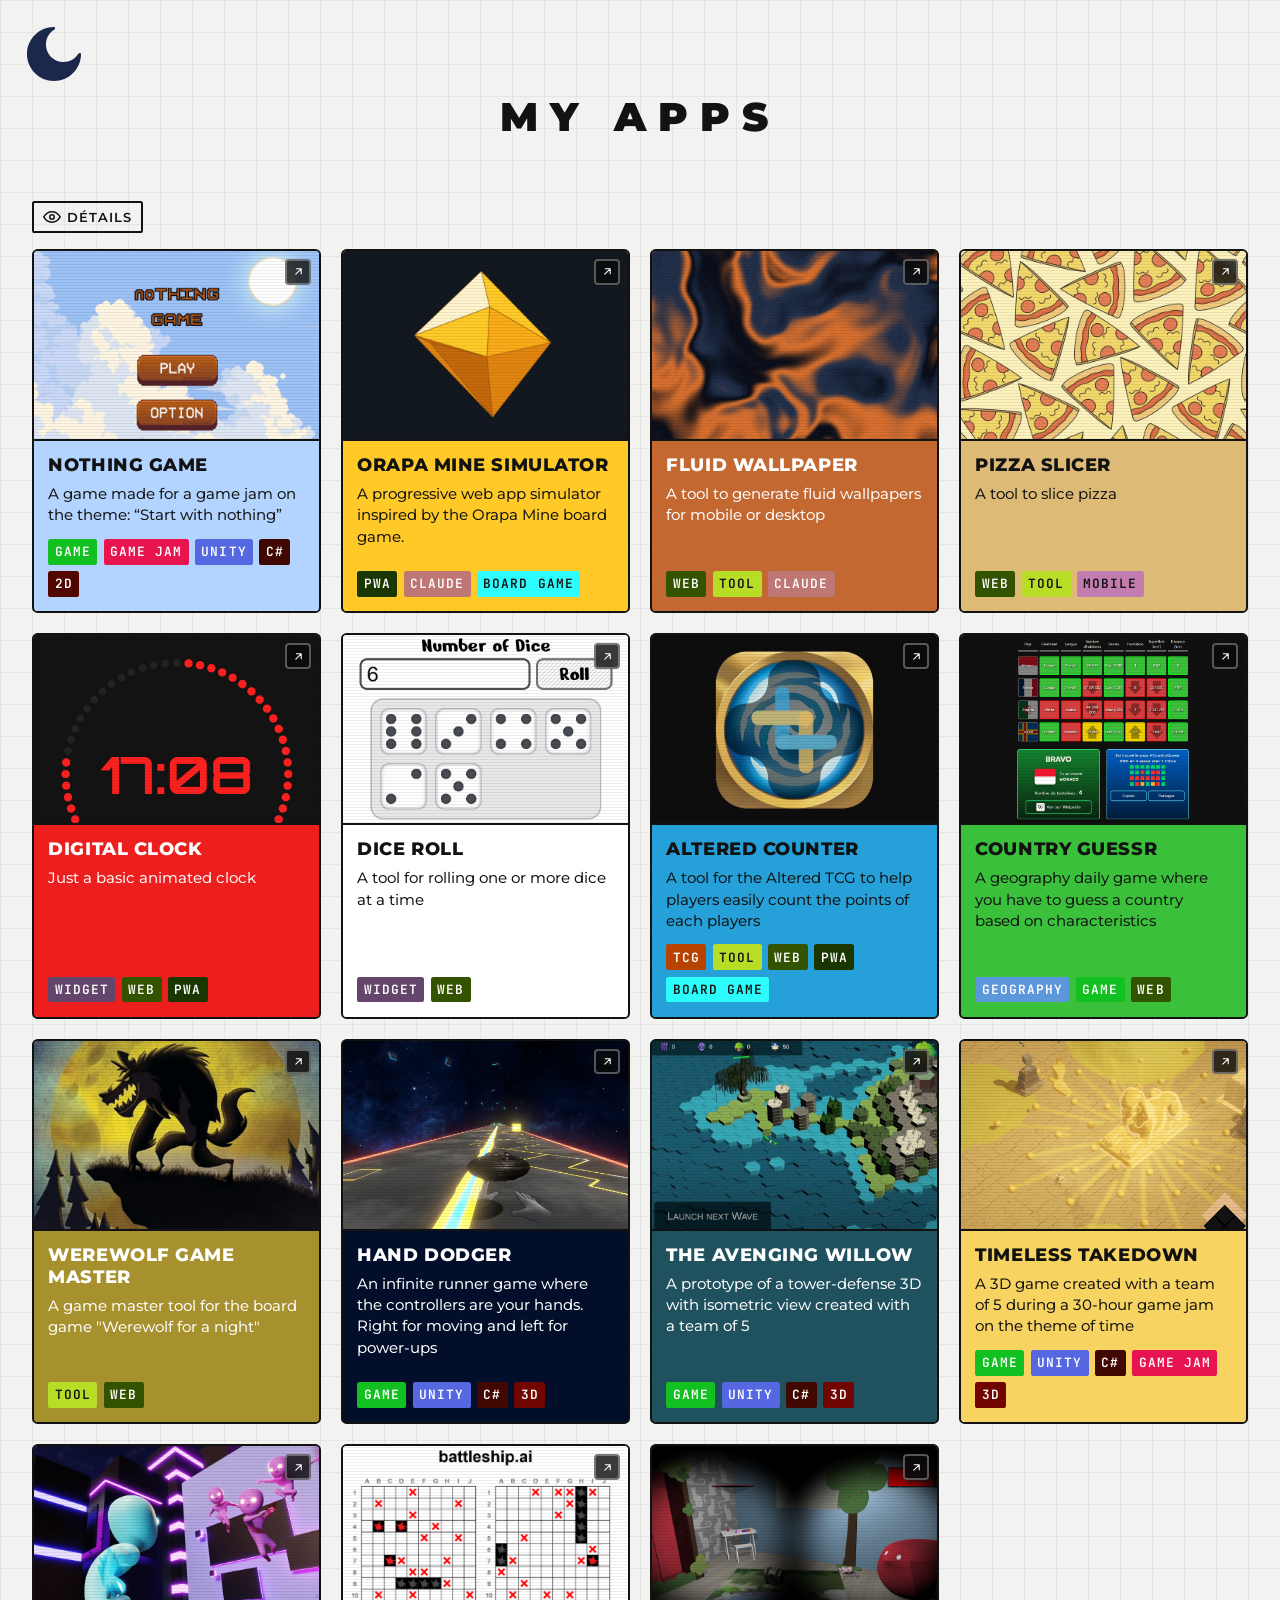
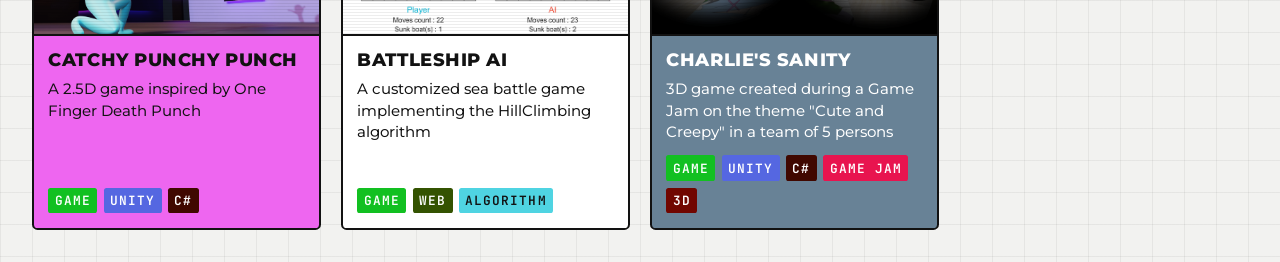
==== commit 78f0b539: "Minor upgrade of styles" ====
--- a/index.html
+++ b/index.html
@@ -8,6 +8,7 @@
     <link rel="preconnect" href="https://fonts.googleapis.com">
     <link rel="preconnect" href="https://fonts.gstatic.com" crossorigin>
     <link href="https://fonts.googleapis.com/css2?family=Montserrat:ital,wght@0,100..900;1,100..900&display=swap" rel="stylesheet">
+    <link href="https://fonts.googleapis.com/css2?family=JetBrains+Mono:wght@400;600&display=swap" rel="stylesheet">
     <title>All my apps</title>
 </head>
 <body class="visibilityHidden">
--- a/static/Styles.css
+++ b/static/Styles.css
@@ -16,7 +16,7 @@
     --white-text-color: #ffffff;
     --dark-text-color: #121212;
 
-    --mono: ui-monospace, "Cascadia Mono", "SFMono-Regular", Consolas, "Courier New", monospace;
+    --mono: "JetBrains Mono", ui-monospace, "Cascadia Mono", "SFMono-Regular", Consolas, "Courier New", monospace;
 }
 
 [data-theme="dark"] {
@@ -27,7 +27,7 @@
 
     --card-bg-color: #111216;
     --card-noImg-bg-color: #1b1c22;
-    --outline: #c9ced6;
+    --outline: white;
     --accent: #00e5ff;
     --grid-line: rgba(255, 255, 255, 0.05);
 
@@ -59,7 +59,7 @@
     font-size: 2.5em;
     letter-spacing: 0.3em;
     text-align: center;
-    padding-bottom: 0.6em;
+    padding-bottom: 1.5em;
     color: var(--title-color);
 }
 
@@ -180,7 +180,14 @@
 
 #selectedTags {
     width: 95%;
-    display: inline-block;
+    display: none;
+}
+
+#selectedTags.hasTags {
+    display: flex;
+    flex-wrap: wrap;
+    row-gap: 0.5em;
+    column-gap: 0.5em;
 }
 
 .cardContainer {
@@ -357,7 +364,6 @@
     position: relative;
     cursor: pointer;
     display: inline-block;
-    margin: 0 0.5em 0.4em 0;
     padding: 0.3em 0.6em;
     font-family: var(--mono);
     font-size: 0.9em;
@@ -464,15 +470,18 @@
    ========================================================== */
 @media screen and (max-width: 480px) {
     h1 {
-        font-size: 1.5em;
+        font-size: 1.75em;
         letter-spacing: 0.15em;
+    }
+    #app {
+         row-gap: 0.75em;
     }
     .cardContainer {
         font-size: 0.85em;
         grid-template-columns: repeat(2, minmax(0, 1fr));
         gap: 0.75em;
     }
-    .detailsToggleLabel { display: none; }
+    .detailsToggle { font-size: 0.75em; padding: 0.35em 0.6em; }
     .toolbar { top: 0.5em; right: 0.5em; gap: 0.4em; }
     .toolbarButton, .switchThemeContainer {
         width: 3.4em;
@@ -488,6 +497,9 @@
         font-size: 2.2em;
         letter-spacing: 0.2em;
     }
+    #app {
+        row-gap: 0.75em;
+    }
     .cardContainer {
         font-size: 0.9em;
         grid-template-columns: repeat(2, minmax(0, 1fr));
